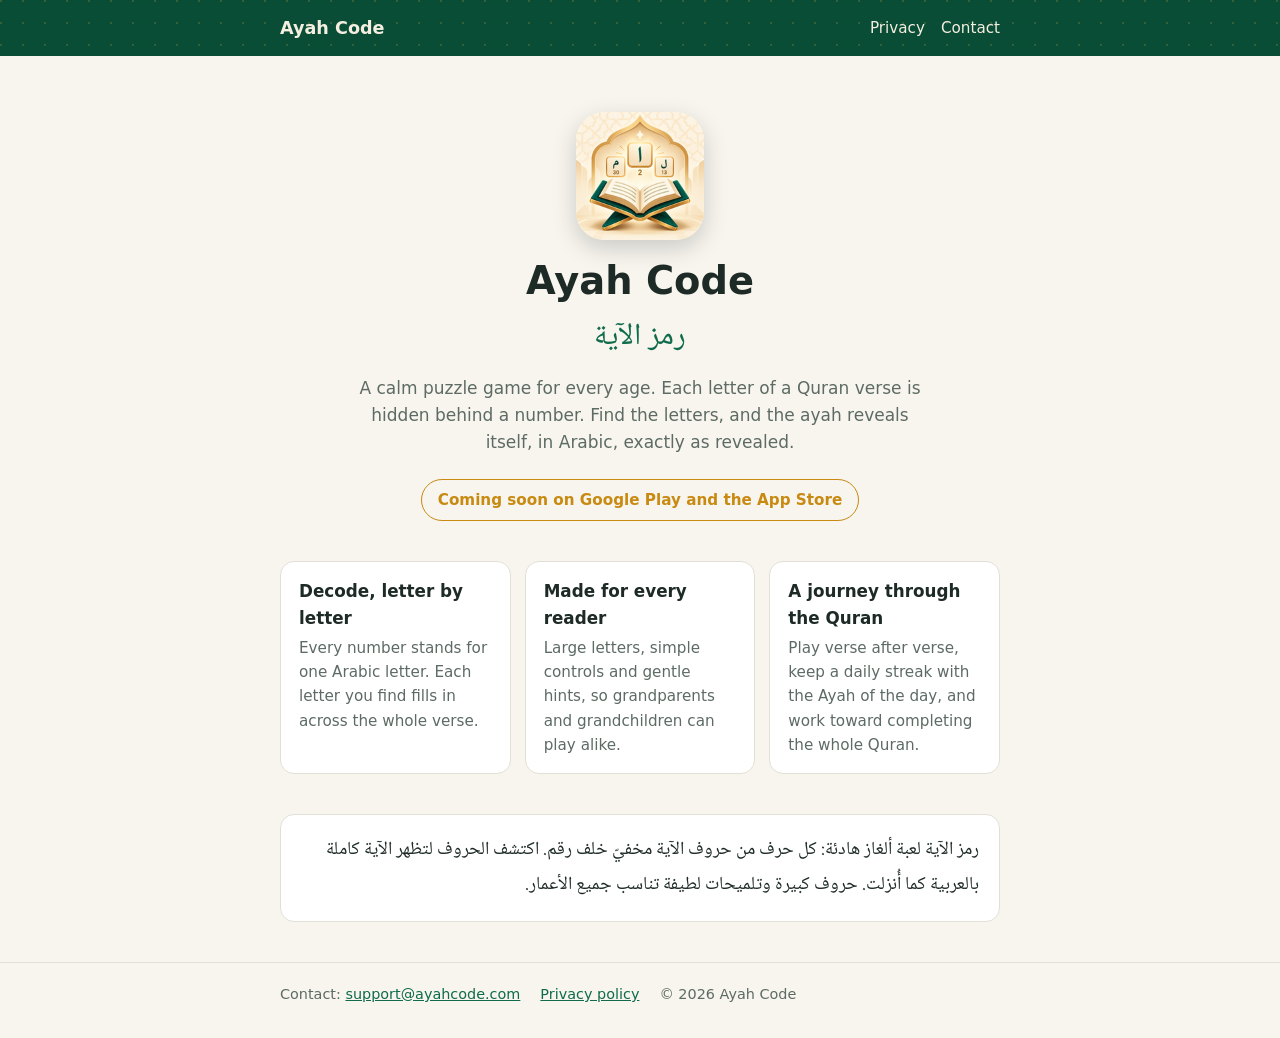
==== index.html @ 849b9eb6 "Add files via upload" ====
<!doctype html>
<html lang="en">
<head>
<meta charset="utf-8">
<meta name="viewport" content="width=device-width, initial-scale=1">
<title>Ayah Code · رمز الآية</title>
<meta name="description" content="Ayah Code is a word puzzle game: decode verses of the Holy Quran letter by letter, in Arabic.">
<link rel="icon" href="favicon.png">
<link rel="stylesheet" href="style.css">
</head>
<body>
<header class="top"><div class="wrap">
  <a href="./" class="brand">Ayah Code</a>
  <nav><a href="privacy.html">Privacy</a><a href="#contact">Contact</a></nav>
</div></header>

<main class="wrap">
  <div class="hero">
    <img src="icon-192.png" alt="Ayah Code app icon">
    <h1>Ayah Code</h1>
    <div class="ar">رمز الآية</div>
    <p>A calm puzzle game for every age. Each letter of a Quran verse is hidden behind a number. Find the letters, and the ayah reveals itself, in Arabic, exactly as revealed.</p>
    <span class="badge">Coming soon on Google Play and the App Store</span>
  </div>

  <div class="cards">
    <div class="card"><h2>Decode, letter by letter</h2><p>Every number stands for one Arabic letter. Each letter you find fills in across the whole verse.</p></div>
    <div class="card"><h2>Made for every reader</h2><p>Large letters, simple controls and gentle hints, so grandparents and grandchildren can play alike.</p></div>
    <div class="card"><h2>A journey through the Quran</h2><p>Play verse after verse, keep a daily streak with the Ayah of the day, and work toward completing the whole Quran.</p></div>
  </div>

  <div class="ar-block ar" lang="ar">
    رمز الآية لعبة ألغاز هادئة: كل حرف من حروف الآية مخفيّ خلف رقم. اكتشف الحروف لتظهر الآية كاملة بالعربية كما أُنزلت. حروف كبيرة وتلميحات لطيفة تناسب جميع الأعمار.
  </div>
</main>

<footer id="contact"><div class="wrap">
  <span>Contact: <a href="mailto:support@ayahcode.com">support@ayahcode.com</a></span>
  <a href="privacy.html">Privacy policy</a>
  <span>© 2026 Ayah Code</span>
</div></footer>
</body>
</html>
---- style.css ----
@font-face{font-family:"Noto Naskh Arabic";src:url("NotoNaskhArabic.ttf") format("truetype");font-display:swap}
:root{
  --bg:#f7f5ee; --surface:#ffffff; --fg:#1d2a25; --muted:#5d6b64; --line:#e2e0d6;
  --emerald:#0f6b4b; --emerald-deep:#0a4d36; --saffron:#c98a12;
  --sans:system-ui,-apple-system,"Segoe UI",Roboto,"Helvetica Neue",Arial,sans-serif;
  --arabic:"Noto Naskh Arabic","Geeza Pro","Arabic Typesetting",serif;
}
@media (prefers-color-scheme:dark){:root{
  --bg:#101714; --surface:#17211d; --fg:#e6ede9; --muted:#9fb1a8; --line:#2a3832;
  --emerald:#4cc497; --emerald-deep:#0c3a2a; --saffron:#f0b44f; color-scheme:dark}}
*{box-sizing:border-box}
html{-webkit-text-size-adjust:100%}
body{margin:0;background:var(--bg);color:var(--fg);font-family:var(--sans);font-size:17px;line-height:1.6}
a{color:var(--emerald)}
.wrap{max-width:760px;margin:0 auto;padding:0 20px}
header.top{background:var(--emerald-deep);color:#f4efe0;
  background-image:radial-gradient(circle at 1px 1px,rgba(240,180,79,.18) 1px,transparent 0);background-size:22px 22px}
header.top .wrap{display:flex;align-items:center;gap:14px;padding-block:14px}
header.top a{color:#f4efe0;text-decoration:none}
header.top img{width:40px;height:40px;border-radius:10px}
header.top .brand{font-weight:700;font-size:1.1rem}
header.top nav{margin-left:auto;display:flex;gap:16px;font-size:.95rem}
.hero{text-align:center;padding-block:56px 32px;display:flex;flex-direction:column;align-items:center;gap:12px}
.hero img{width:128px;height:128px;border-radius:28px;box-shadow:0 8px 24px rgba(0,0,0,.18)}
.hero h1{margin:8px 0 0;font-size:2.4rem;line-height:1.1}
.ar{font-family:var(--arabic);direction:rtl}
.hero .ar{font-size:1.9rem;color:var(--emerald)}
.hero p{max-width:34em;margin:0;color:var(--muted)}
.badge{display:inline-block;margin-top:10px;padding:8px 16px;border-radius:999px;border:1px solid var(--saffron);color:var(--saffron);font-weight:600;font-size:.95rem}
.cards{display:grid;grid-template-columns:repeat(auto-fit,minmax(200px,1fr));gap:14px;padding-block:8px 40px}
.card{background:var(--surface);border:1px solid var(--line);border-radius:14px;padding:16px 18px}
.card h2{font-size:1.05rem;margin:0 0 4px}
.card p{margin:0;color:var(--muted);font-size:.95rem}
.ar-block{background:var(--surface);border:1px solid var(--line);border-radius:14px;padding:18px 20px;margin-bottom:40px;font-size:1.15rem;line-height:1.9}
footer{border-top:1px solid var(--line);padding-block:20px 32px;color:var(--muted);font-size:.9rem}
footer .wrap{display:flex;flex-wrap:wrap;gap:8px 20px}
/* policy */
.policy{padding-block:32px 48px}
.policy h1{font-size:2rem;margin:0 0 4px}
.policy h2{font-size:1.2rem;margin:28px 0 6px}
.policy p,.policy li{max-width:68ch}
.policy ul{padding-inline-start:22px}
.langs{display:flex;gap:10px;flex-wrap:wrap;margin:12px 0 8px}
.langs a{padding:4px 12px;border:1px solid var(--line);border-radius:999px;text-decoration:none;background:var(--surface)}
.updated{color:var(--muted);font-size:.92rem}
section.lang{border-top:2px solid var(--line);margin-top:36px;padding-top:8px}
section.lang.ar{font-size:1.08rem;line-height:1.9}
code{overflow-wrap:anywhere}
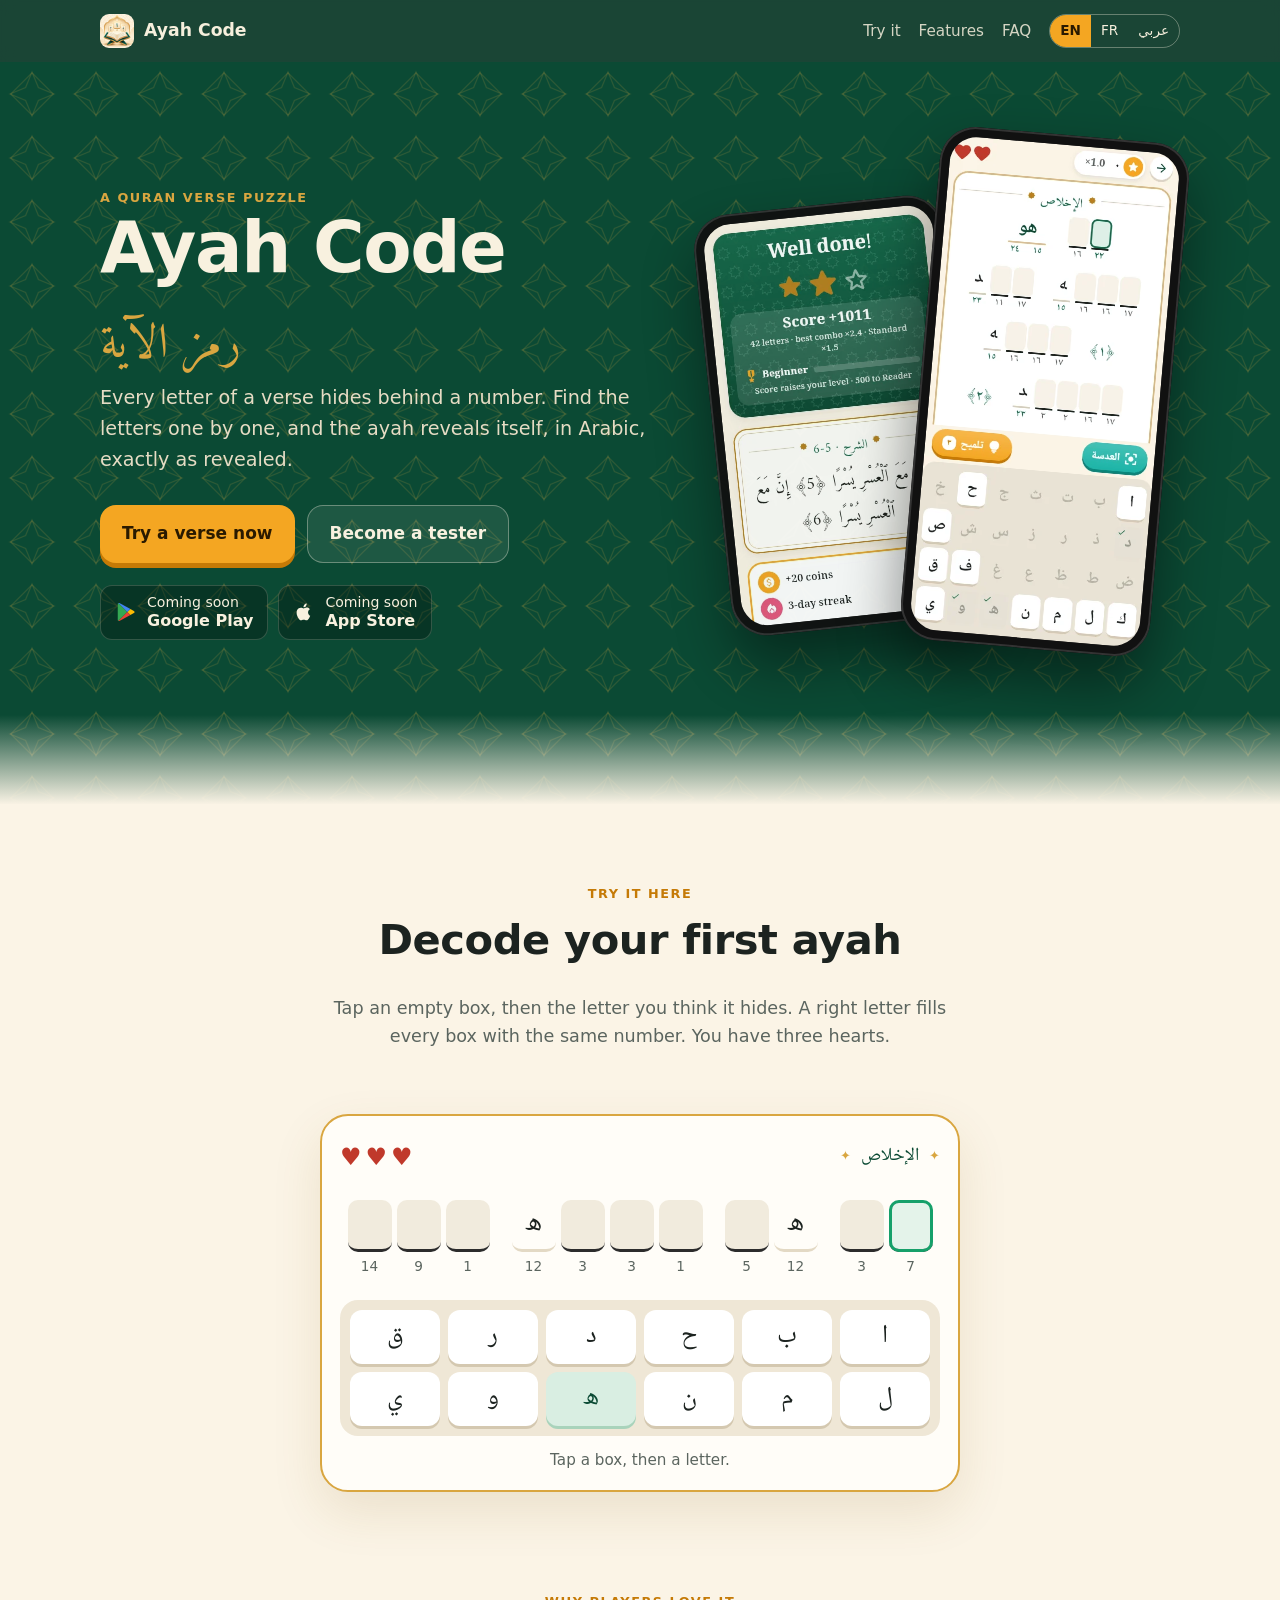
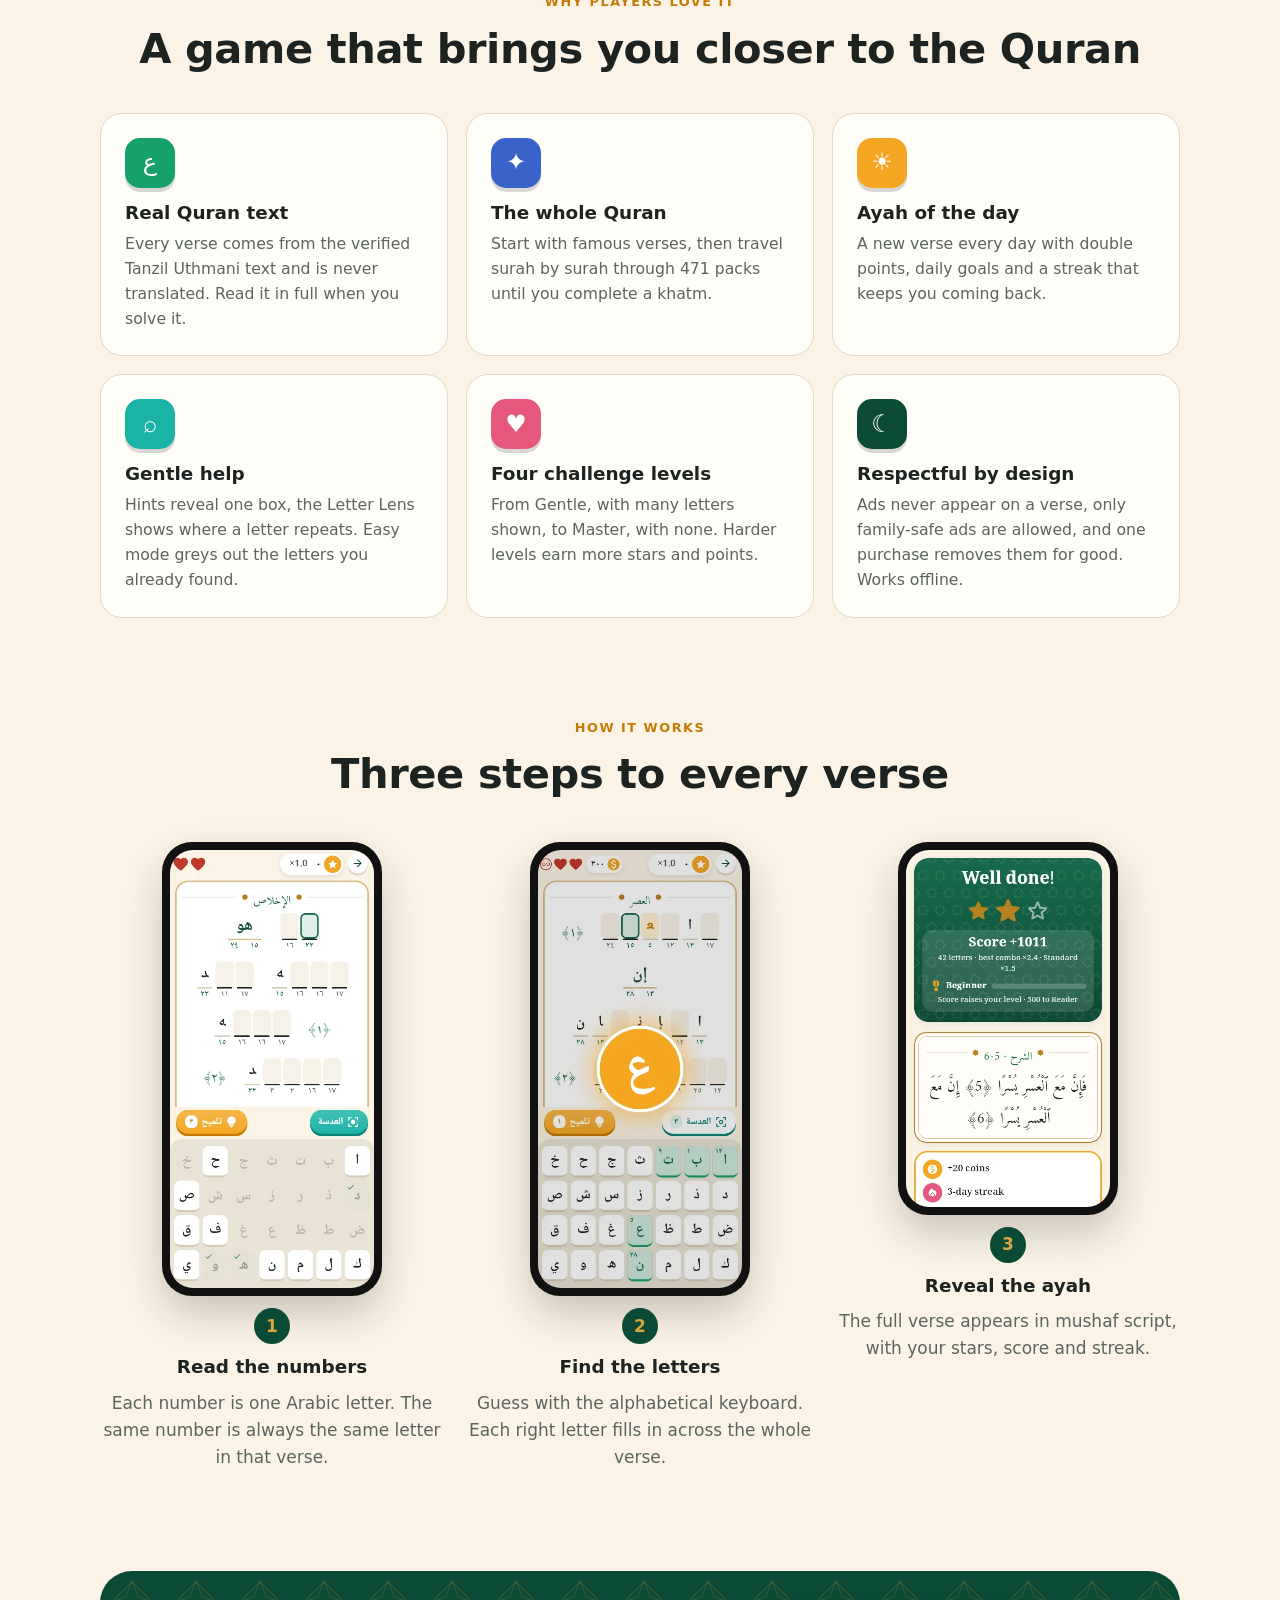
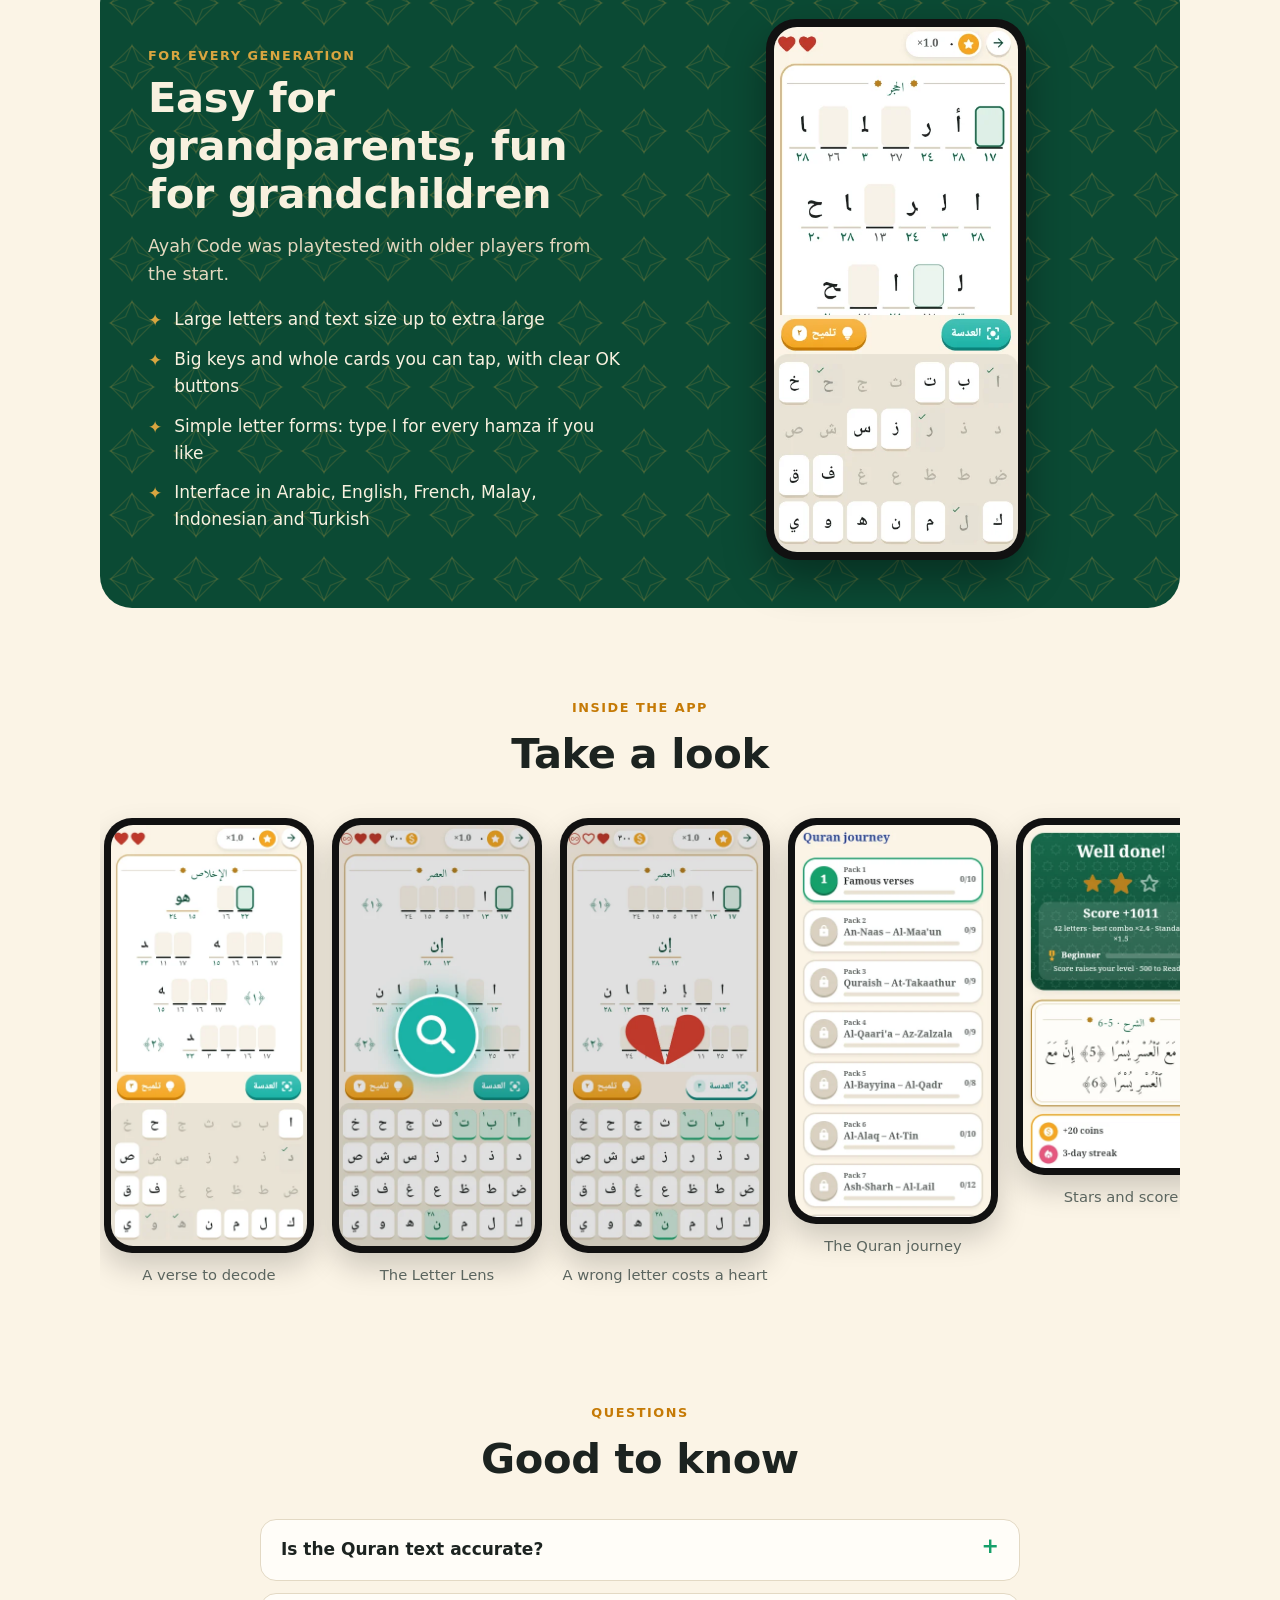
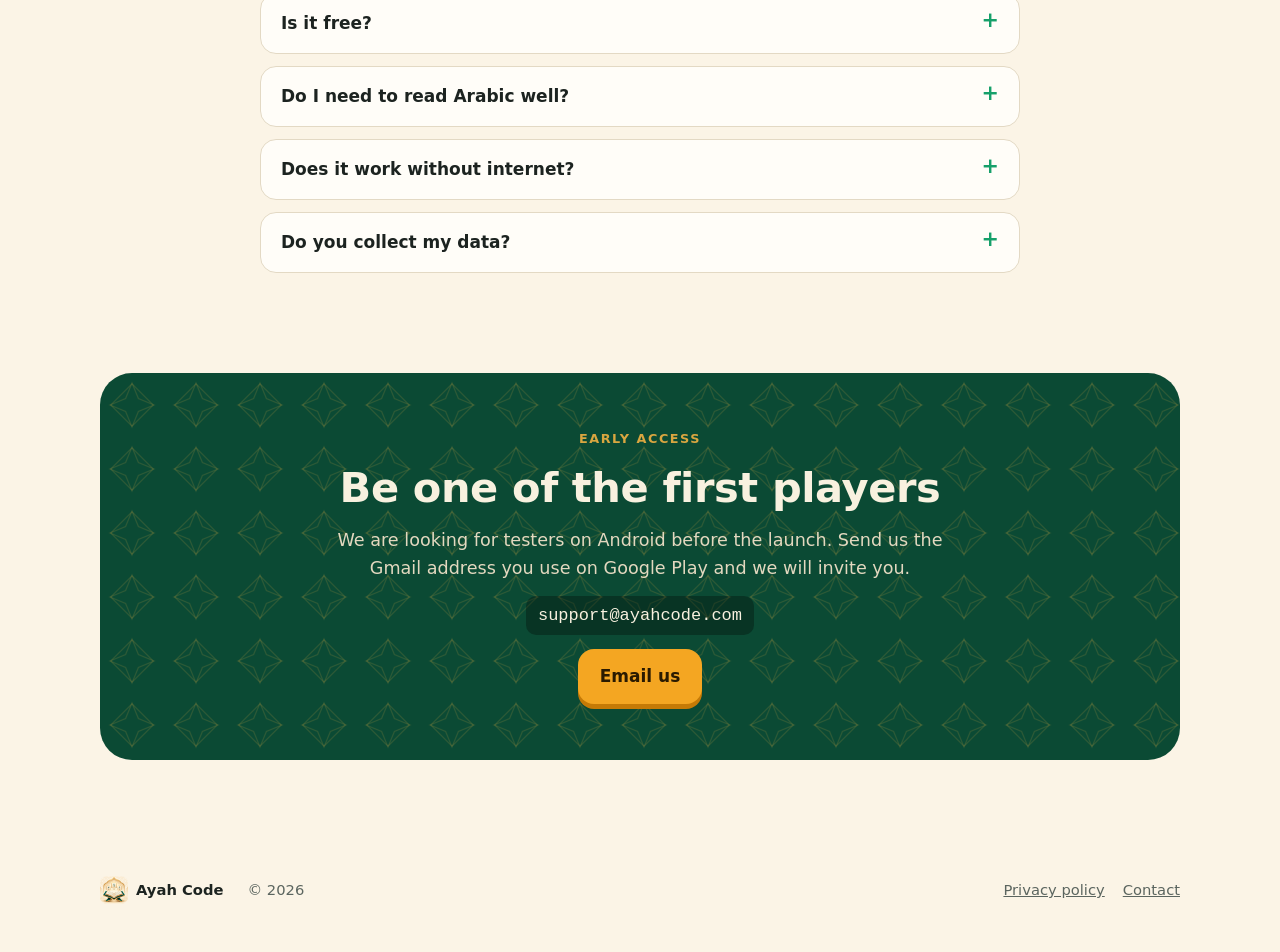
==== commit 11755a3f: "Update landing page" ====
--- a/index.html
+++ b/index.html
@@ -2,42 +2,434 @@
 <html lang="en">
 <head>
 <meta charset="utf-8">
-<meta name="viewport" content="width=device-width, initial-scale=1">
-<title>Ayah Code · رمز الآية</title>
-<meta name="description" content="Ayah Code is a word puzzle game: decode verses of the Holy Quran letter by letter, in Arabic.">
+<meta name="viewport" content="width=device-width, initial-scale=1, viewport-fit=cover">
+<title>Ayah Code · رمز الآية · Quran verse puzzle</title>
+<meta name="description" content="Ayah Code is a calm puzzle game: every letter of a Quran verse hides behind a number. Find the letters and the ayah reveals itself, in Arabic, for every age.">
+<meta property="og:title" content="Ayah Code · رمز الآية">
+<meta property="og:description" content="Decode verses of the Holy Quran, letter by letter.">
+<meta property="og:image" content="https://ayahcode.com/icon-192.png">
+<meta name="theme-color" content="#0b4a34">
 <link rel="icon" href="favicon.png">
-<link rel="stylesheet" href="style.css">
+<style>
+@font-face{font-family:"Noto Naskh Arabic";src:url("NotoNaskhArabic.ttf") format("truetype");font-display:swap}
+@font-face{font-family:"Amiri Quran";src:url("AmiriQuran.ttf") format("truetype");font-display:swap}
+:root{
+  --paper:#fbf4e6; --card:#fffdf8; --ink:#1c2320; --quiet:#5b655f; --line:#e3d9c4;
+  --emerald:#16a06a; --emerald-deep:#0b4a34; --emerald-night:#073626; --mint:#dcefe5;
+  --saffron:#f4a622; --saffron-deep:#c57a06; --gold:#d9a640; --rose:#e5577b; --heart:#c0392b; --lapis:#3a63c9; --turq:#1bb3a6;
+  --sans:system-ui,-apple-system,"Segoe UI",Roboto,"Helvetica Neue",Arial,sans-serif;
+  --arabic:"Noto Naskh Arabic","Geeza Pro","Arabic Typesetting",serif;
+  --quran:"Amiri Quran","Noto Naskh Arabic",serif;
+  --r:22px;
+}
+*{box-sizing:border-box}
+[hidden]{display:none!important}
+html{-webkit-text-size-adjust:100%;scroll-behavior:smooth}
+body{margin:0;background:var(--paper);color:var(--ink);font-family:var(--sans);font-size:17px;line-height:1.6}
+[dir=rtl] body, body[dir=rtl]{font-family:var(--arabic)}
+html[dir=rtl] body{font-family:var(--arabic);font-size:18px}
+img{max-width:100%;display:block}
+a{color:inherit}
+.wrap{max-width:1120px;margin:0 auto;padding-left:max(20px,env(safe-area-inset-left));padding-right:max(20px,env(safe-area-inset-right))}
+h1,h2,h3{line-height:1.15;text-wrap:balance;margin:0}
+h2{font-size:clamp(1.8rem,3.6vw,2.6rem);font-weight:800;letter-spacing:-.01em}
+html[dir=rtl] h2{letter-spacing:0}
+.eyebrow{font-size:.8rem;font-weight:700;letter-spacing:.12em;text-transform:uppercase;color:var(--saffron-deep)}
+html[dir=rtl] .eyebrow{letter-spacing:0;font-size:.95rem}
+.lead{color:var(--quiet);font-size:1.1rem;max-width:36em}
+
+/* star lattice */
+.lattice{background-color:var(--emerald-deep);
+  background-image:url("data:image/svg+xml,%3Csvg xmlns='http://www.w3.org/2000/svg' width='64' height='64' viewBox='0 0 64 64'%3E%3Cg fill='none' stroke='%23d9a640' stroke-opacity='.16' stroke-width='1.2'%3E%3Cpath d='M32 10l6.4 15.6L54 32l-15.6 6.4L32 54l-6.4-15.6L10 32l15.6-6.4z'/%3E%3Crect x='17' y='17' width='30' height='30' transform='rotate(45 32 32)'/%3E%3C/g%3E%3C/svg%3E");}
+
+/* nav */
+.nav{position:sticky;top:0;z-index:20;background:rgba(7,54,38,.92);backdrop-filter:blur(8px);-webkit-backdrop-filter:blur(8px);color:#f6efdc;padding-top:env(safe-area-inset-top)}
+.nav .wrap{display:flex;align-items:center;gap:14px;height:62px}
+.nav .brand{display:flex;align-items:center;gap:10px;text-decoration:none;font-weight:800;font-size:1.08rem}
+.nav .brand img{width:34px;height:34px;border-radius:9px}
+.nav .links{margin-inline-start:auto;display:flex;align-items:center;gap:18px;font-size:.95rem}
+.nav .links a{text-decoration:none;opacity:.85}
+.nav .links a:hover{opacity:1}
+.lang{display:flex;border:1px solid rgba(246,239,220,.35);border-radius:999px;overflow:hidden}
+.lang button{background:none;border:0;color:inherit;font:inherit;font-size:.85rem;padding:5px 10px;cursor:pointer}
+.lang button[aria-pressed=true]{background:var(--saffron);color:#2a1a00;font-weight:700}
+@media (max-width:720px){.nav .links a.hide-sm{display:none}}
+
+/* hero */
+.hero{color:#f8f1df;overflow:hidden;position:relative}
+.hero::after{content:"";position:absolute;inset:auto 0 -1px 0;height:90px;background:linear-gradient(to bottom,transparent,var(--paper))}
+.hero .wrap{display:grid;grid-template-columns:1.1fr .9fr;gap:40px;align-items:center;padding-block:72px 110px;position:relative;z-index:1}
+.hero h1{font-size:clamp(2.6rem,6vw,4.4rem);font-weight:850;letter-spacing:-.02em}
+html[dir=rtl] .hero h1{letter-spacing:0}
+.hero .ar-name{font-family:var(--quran);font-size:clamp(2rem,4.4vw,3rem);color:var(--gold);line-height:1.5;margin-top:4px}
+.hero p.tag{font-size:1.2rem;max-width:30em;margin:18px 0 0;color:#e6dcc4}
+.cta{display:flex;flex-wrap:wrap;gap:12px;margin-top:30px}
+.btn{display:inline-flex;align-items:center;gap:10px;padding:14px 22px;border-radius:16px;font-weight:700;text-decoration:none;border:0;font:inherit;font-weight:700;cursor:pointer;transition:transform .15s}
+.btn:active{transform:translateY(2px)}
+.btn-gold{background:var(--saffron);color:#2a1a00;box-shadow:0 5px 0 var(--saffron-deep)}
+.btn-ghost{background:rgba(255,255,255,.08);color:#f8f1df;border:1px solid rgba(248,241,223,.35)}
+.store-note{display:flex;flex-wrap:wrap;gap:10px;margin-top:22px}
+.store{display:flex;align-items:center;gap:10px;padding:8px 14px;border-radius:12px;background:rgba(0,0,0,.28);border:1px solid rgba(248,241,223,.18);font-size:.88rem;line-height:1.25}
+.store b{display:block;font-size:1rem}
+.store svg{width:22px;height:22px;flex:none}
+.phones{position:relative;height:560px}
+.phone{position:absolute;width:250px;border-radius:36px;padding:10px;background:#111;box-shadow:0 30px 60px rgba(0,0,0,.45),inset 0 0 0 2px #333}
+.phone img{border-radius:27px;width:100%}
+.phone.a{right:10px;top:0;transform:rotate(5deg);z-index:2}
+.phone.b{left:0;top:70px;transform:rotate(-6deg);opacity:.95}
+html[dir=rtl] .phone.a{right:auto;left:10px;transform:rotate(-5deg)}
+html[dir=rtl] .phone.b{left:auto;right:0;transform:rotate(6deg)}
+@media (max-width:880px){
+  .hero .wrap{grid-template-columns:1fr;padding-block:48px 90px}
+  .phones{height:430px;max-width:420px;margin:0 auto;width:100%}
+  .phone{width:200px}
+}
+
+/* sections */
+section{padding-block:80px}
+.center{text-align:center;display:flex;flex-direction:column;align-items:center;gap:12px}
+
+/* demo */
+.demo-card{margin-top:34px;width:100%;max-width:640px;background:var(--card);border:2px solid var(--gold);border-radius:28px;padding:22px 18px 18px;box-shadow:0 20px 50px rgba(120,90,20,.12)}
+.demo-top{display:flex;justify-content:space-between;align-items:center;margin-bottom:6px;direction:ltr}
+.hearts{display:flex;gap:4px}
+.hearts span{font-size:1.5rem;color:var(--heart);transition:transform .3s,opacity .3s}
+.hearts span.lost{opacity:.2;transform:scale(.8)}
+.surah{font-family:var(--arabic);color:var(--emerald-deep);font-size:1.15rem;display:flex;align-items:center;gap:10px}
+.surah::before,.surah::after{content:"✦";color:var(--gold);font-size:.8rem}
+.verse{direction:rtl;display:flex;flex-wrap:wrap;justify-content:center;gap:16px 22px;padding:18px 0 22px}
+.word{display:flex;gap:5px}
+.slot{display:flex;flex-direction:column;align-items:center;gap:4px;cursor:pointer;background:none;border:0;padding:0;font:inherit;color:inherit}
+.slot .box{width:44px;height:52px;border-radius:10px;background:#f1ebdd;border-bottom:3px solid #2c2c2c;display:grid;place-items:center;font-family:var(--arabic);font-size:1.7rem;color:var(--ink);transition:background .2s,transform .2s}
+.slot.given .box{background:transparent;border-bottom-color:var(--line)}
+.slot.found .box{background:transparent;color:var(--emerald-deep);border-bottom-color:var(--emerald);animation:pop .35s}
+.slot.sel .box{outline:3px solid var(--emerald);outline-offset:-3px;background:#e4f3ea}
+.slot.peer .box{background:#eaf4ee}
+.slot .num{font-size:.85rem;color:var(--quiet);font-variant-numeric:tabular-nums;font-family:var(--sans)}
+.slot.found .num{color:var(--emerald)}
+@keyframes pop{0%{transform:scale(.7)}60%{transform:scale(1.12)}100%{transform:scale(1)}}
+.keys{direction:rtl;display:grid;grid-template-columns:repeat(6,1fr);gap:8px;background:#efe7d6;border-radius:18px;padding:10px}
+.key{height:54px;border-radius:12px;border:0;background:#fff;box-shadow:0 3px 0 #d4c8b0;font-family:var(--arabic);font-size:1.6rem;cursor:pointer;color:var(--ink);transition:transform .1s}
+.key:active{transform:translateY(2px);box-shadow:0 1px 0 #d4c8b0}
+.key.used{background:#d9eee2;color:var(--emerald-deep);box-shadow:0 3px 0 #a9d3bb}
+.key.miss{animation:shake .4s;background:#fde3e3}
+@keyframes shake{20%,60%{transform:translateX(-5px)}40%,80%{transform:translateX(5px)}}
+.demo-msg{min-height:1.6em;margin-top:12px;color:var(--quiet);font-size:.95rem}
+.reveal{display:none;flex-direction:column;align-items:center;gap:8px;padding:10px 0 4px}
+.reveal.show{display:flex;animation:fade .6s}
+.reveal .q{font-family:var(--quran);font-size:clamp(2rem,6vw,2.8rem);color:var(--emerald-deep);direction:rtl;line-height:1.9}
+.reveal .ref{color:var(--quiet)}
+.reveal .stars{color:var(--gold);font-size:1.8rem;letter-spacing:6px}
+@keyframes fade{from{opacity:0;transform:translateY(8px)}to{opacity:1;transform:none}}
+.btn-green{background:var(--emerald);color:#fff;box-shadow:0 5px 0 #0c7049}
+
+/* features */
+.features{display:grid;grid-template-columns:repeat(3,1fr);gap:18px;margin-top:40px}
+.feat{background:var(--card);border:1px solid var(--line);border-radius:var(--r);padding:24px;display:flex;flex-direction:column;gap:8px}
+.feat .ic{width:50px;height:50px;border-radius:15px;display:grid;place-items:center;color:#fff;font-size:1.5rem;box-shadow:0 4px 0 rgba(0,0,0,.15)}
+.feat h3{font-size:1.15rem;margin-top:6px}
+.feat p{margin:0;color:var(--quiet);font-size:.98rem}
+@media (max-width:880px){.features{grid-template-columns:1fr 1fr}}
+@media (max-width:560px){.features{grid-template-columns:1fr}}
+
+/* steps */
+.steps{display:grid;grid-template-columns:repeat(3,1fr);gap:24px;margin-top:44px;counter-reset:s}
+.step{display:flex;flex-direction:column;gap:12px;align-items:center;text-align:center}
+.step .shot{width:220px;border-radius:30px;padding:8px;background:#111;box-shadow:0 18px 40px rgba(0,0,0,.2)}
+.step .shot img{border-radius:23px}
+.step .n{counter-increment:s;width:36px;height:36px;border-radius:50%;background:var(--emerald-deep);color:var(--gold);display:grid;place-items:center;font-weight:800}
+.step .n::before{content:counter(s)}
+.step h3{font-size:1.15rem}
+.step p{margin:0;color:var(--quiet);max-width:22em}
+@media (max-width:820px){.steps{grid-template-columns:1fr;gap:48px}}
+
+/* everyone band */
+.band{color:#f8f1df;border-radius:32px;padding:48px;display:grid;grid-template-columns:1fr 1fr;gap:40px;align-items:center}
+.band .lead{color:#e3d8bf}
+.band ul{list-style:none;margin:18px 0 0;padding:0;display:flex;flex-direction:column;gap:12px}
+.band li{display:flex;gap:12px;align-items:flex-start}
+.band li::before{content:"✦";color:var(--gold);flex:none;margin-top:1px}
+.band .shot{max-width:260px;margin:0 auto;border-radius:30px;padding:8px;background:#111;box-shadow:0 18px 40px rgba(0,0,0,.35)}
+.band .shot img{border-radius:23px}
+@media (max-width:820px){.band{grid-template-columns:1fr;padding:32px 22px}}
+
+/* gallery */
+.gallery{display:flex;gap:18px;overflow-x:auto;padding:30px 4px 16px;scroll-snap-type:x mandatory;margin-top:10px}
+.gallery figure{margin:0;flex:none;width:210px;scroll-snap-align:center;display:flex;flex-direction:column;gap:10px;align-items:center}
+.gallery .shot{border-radius:28px;padding:7px;background:#111;box-shadow:0 14px 30px rgba(0,0,0,.18)}
+.gallery .shot img{border-radius:22px}
+.gallery figcaption{font-size:.92rem;color:var(--quiet);text-align:center}
+
+/* faq */
+.faq{max-width:760px;margin:36px auto 0;display:flex;flex-direction:column;gap:12px}
+details{background:var(--card);border:1px solid var(--line);border-radius:16px;padding:16px 20px}
+summary{cursor:pointer;font-weight:700;list-style:none;display:flex;justify-content:space-between;gap:12px}
+summary::-webkit-details-marker{display:none}
+summary::after{content:"+";color:var(--emerald);font-size:1.3rem;line-height:1}
+details[open] summary::after{content:"–"}
+details p{margin:10px 0 0;color:var(--quiet)}
+
+/* beta */
+.beta{text-align:center;color:#f8f1df;border-radius:32px;padding:56px 24px;display:flex;flex-direction:column;align-items:center;gap:14px}
+.beta .lead{color:#e3d8bf;margin:0 auto}
+.mail{font-family:ui-monospace,Menlo,Consolas,monospace;background:rgba(0,0,0,.3);padding:6px 12px;border-radius:10px;user-select:all;direction:ltr}
+
+footer{padding-block:36px 48px;color:var(--quiet);font-size:.92rem}
+footer .wrap{display:flex;flex-wrap:wrap;gap:10px 24px;align-items:center}
+footer .brand{display:flex;align-items:center;gap:8px;font-weight:700;color:var(--ink)}
+footer img{width:28px;height:28px;border-radius:7px}
+footer nav{display:flex;gap:18px;margin-inline-start:auto}
+
+:focus-visible{outline:3px solid var(--saffron);outline-offset:2px}
+@media (prefers-reduced-motion:reduce){*{animation:none!important;transition:none!important;scroll-behavior:auto!important}}
+</style>
 </head>
 <body>
-<header class="top"><div class="wrap">
-  <a href="./" class="brand">Ayah Code</a>
-  <nav><a href="privacy.html">Privacy</a><a href="#contact">Contact</a></nav>
-</div></header>
-
-<main class="wrap">
-  <div class="hero">
-    <img src="icon-192.png" alt="Ayah Code app icon">
-    <h1>Ayah Code</h1>
-    <div class="ar">رمز الآية</div>
-    <p>A calm puzzle game for every age. Each letter of a Quran verse is hidden behind a number. Find the letters, and the ayah reveals itself, in Arabic, exactly as revealed.</p>
-    <span class="badge">Coming soon on Google Play and the App Store</span>
+
+<header class="nav">
+  <div class="wrap">
+    <a class="brand" href="#top"><img src="icon-192.png" alt=""><span>Ayah Code</span></a>
+    <div class="links">
+      <a href="#play" class="hide-sm" data-t="navTry">Try it</a>
+      <a href="#features" class="hide-sm" data-t="navFeatures">Features</a>
+      <a href="#faq" class="hide-sm" data-t="navFaq">FAQ</a>
+      <div class="lang" role="group" aria-label="Language">
+        <button type="button" data-lang="en">EN</button>
+        <button type="button" data-lang="fr">FR</button>
+        <button type="button" data-lang="ar">عربي</button>
+      </div>
+    </div>
   </div>
-
-  <div class="cards">
-    <div class="card"><h2>Decode, letter by letter</h2><p>Every number stands for one Arabic letter. Each letter you find fills in across the whole verse.</p></div>
-    <div class="card"><h2>Made for every reader</h2><p>Large letters, simple controls and gentle hints, so grandparents and grandchildren can play alike.</p></div>
-    <div class="card"><h2>A journey through the Quran</h2><p>Play verse after verse, keep a daily streak with the Ayah of the day, and work toward completing the whole Quran.</p></div>
+</header>
+
+<div class="hero lattice" id="top">
+  <div class="wrap">
+    <div>
+      <div class="eyebrow" style="color:var(--gold)" data-t="heroEyebrow">A Quran verse puzzle</div>
+      <h1>Ayah Code</h1>
+      <div class="ar-name" lang="ar">رمز الآية</div>
+      <p class="tag" data-t="heroTag">Every letter of a verse hides behind a number. Find the letters one by one, and the ayah reveals itself, in Arabic, exactly as revealed.</p>
+      <div class="cta">
+        <a class="btn btn-gold" href="#play" data-t="heroCta">Try a verse now</a>
+        <a class="btn btn-ghost" href="#beta" data-t="heroBeta">Become a tester</a>
+      </div>
+      <div class="store-note">
+        <div class="store"><svg viewBox="0 0 24 24" aria-hidden="true"><path fill="#34a853" d="M3.6 2.3 13.4 12l-9.8 9.7c-.4-.2-.6-.6-.6-1.1V3.4c0-.5.2-.9.6-1.1z"/><path fill="#fbbc04" d="m16.8 15.4-3.4-3.4 3.4-3.4 3.8 2.2c1 .6 1 1.8 0 2.4z"/><path fill="#4285f4" d="M13.4 12 3.6 2.3c.3-.2.8-.2 1.2 0l12 6.3z"/><path fill="#ea4335" d="m13.4 12 3.4 3.4-12 6.3c-.4.2-.9.2-1.2 0z"/></svg><span><span data-t="soonPlay">Coming soon</span><b>Google Play</b></span></div>
+        <div class="store"><svg viewBox="0 0 24 24" aria-hidden="true"><path fill="#f8f1df" d="M16.4 12.6c0-2.4 2-3.5 2-3.6-1.1-1.6-2.8-1.8-3.4-1.8-1.4-.1-2.8.9-3.5.9-.7 0-1.8-.9-3-.8-1.6 0-3 .9-3.8 2.3-1.6 2.8-.4 6.9 1.2 9.2.8 1.1 1.7 2.3 2.8 2.3 1.1 0 1.6-.7 3-.7s1.8.7 3 .7c1.2 0 2-1.1 2.8-2.3.9-1.3 1.2-2.5 1.3-2.6-.1 0-2.4-.9-2.4-3.6zM14.1 5.6c.6-.8 1-1.8.9-2.8-.9 0-2 .6-2.6 1.3-.6.7-1.1 1.7-.9 2.7 1 .1 2-.5 2.6-1.2z"/></svg><span><span data-t="soonApple">Coming soon</span><b>App Store</b></span></div>
+      </div>
+    </div>
+    <div class="phones" aria-hidden="true">
+      <div class="phone b"><img src="img/shot-score.webp" alt=""></div>
+      <div class="phone a"><img src="img/shot-puzzle.webp" alt=""></div>
+    </div>
   </div>
-
-  <div class="ar-block ar" lang="ar">
-    رمز الآية لعبة ألغاز هادئة: كل حرف من حروف الآية مخفيّ خلف رقم. اكتشف الحروف لتظهر الآية كاملة بالعربية كما أُنزلت. حروف كبيرة وتلميحات لطيفة تناسب جميع الأعمار.
+</div>
+
+<main>
+  <section id="play">
+    <div class="wrap center">
+      <div class="eyebrow" data-t="demoEyebrow">Try it here</div>
+      <h2 data-t="demoTitle">Decode your first ayah</h2>
+      <p class="lead" data-t="demoLead">Tap an empty box, then the letter you think it hides. A right letter fills every box with the same number. You have three hearts.</p>
+
+      <div class="demo-card">
+        <div class="demo-top">
+          <div class="hearts" id="hearts"><span>♥</span><span>♥</span><span>♥</span></div>
+          <div class="surah" lang="ar">الإخلاص</div>
+        </div>
+        <div class="verse" id="verse"></div>
+        <div class="keys" id="keys"></div>
+        <div class="demo-msg" id="msg" aria-live="polite"></div>
+        <div class="reveal" id="reveal">
+          <div class="stars">★★★</div>
+          <div class="q" lang="ar">قُلْ هُوَ ٱللَّهُ أَحَدٌ</div>
+          <div class="ref" data-t="demoRef">Surah Al-Ikhlas, verse 1</div>
+          <button class="btn btn-green" id="again" type="button" data-t="demoAgain">Play again</button>
+        </div>
+      </div>
+    </div>
+  </section>
+
+  <section id="features" style="padding-top:20px">
+    <div class="wrap">
+      <div class="center">
+        <div class="eyebrow" data-t="featEyebrow">Why players love it</div>
+        <h2 data-t="featTitle">A game that brings you closer to the Quran</h2>
+      </div>
+      <div class="features">
+        <div class="feat"><div class="ic" style="background:var(--emerald)">ع</div><h3 data-t="f1t">Real Quran text</h3><p data-t="f1p">Every verse comes from the verified Tanzil Uthmani text and is never translated. Read it in full when you solve it.</p></div>
+        <div class="feat"><div class="ic" style="background:var(--lapis)">✦</div><h3 data-t="f2t">The whole Quran</h3><p data-t="f2p">Start with famous verses, then travel surah by surah through 471 packs until you complete a khatm.</p></div>
+        <div class="feat"><div class="ic" style="background:var(--saffron)">☀</div><h3 data-t="f3t">Ayah of the day</h3><p data-t="f3p">A new verse every day with double points, daily goals and a streak that keeps you coming back.</p></div>
+        <div class="feat"><div class="ic" style="background:var(--turq)">⌕</div><h3 data-t="f4t">Gentle help</h3><p data-t="f4p">Hints reveal one box, the Letter Lens shows where a letter repeats. Easy mode greys out the letters you already found.</p></div>
+        <div class="feat"><div class="ic" style="background:var(--rose)">♥</div><h3 data-t="f5t">Four challenge levels</h3><p data-t="f5p">From Gentle, with many letters shown, to Master, with none. Harder levels earn more stars and points.</p></div>
+        <div class="feat"><div class="ic" style="background:var(--emerald-deep)">☾</div><h3 data-t="f6t">Respectful by design</h3><p data-t="f6p">Ads never appear on a verse, only family-safe ads are allowed, and one purchase removes them for good. Works offline.</p></div>
+      </div>
+    </div>
+  </section>
+
+  <section style="padding-top:20px">
+    <div class="wrap">
+      <div class="center">
+        <div class="eyebrow" data-t="howEyebrow">How it works</div>
+        <h2 data-t="howTitle">Three steps to every verse</h2>
+      </div>
+      <div class="steps">
+        <div class="step"><div class="shot"><img src="img/shot-puzzle.webp" alt="" loading="lazy"></div><div class="n"></div><h3 data-t="s1t">Read the numbers</h3><p data-t="s1p">Each number is one Arabic letter. The same number is always the same letter in that verse.</p></div>
+        <div class="step"><div class="shot"><img src="img/shot-hint.webp" alt="" loading="lazy"></div><div class="n"></div><h3 data-t="s2t">Find the letters</h3><p data-t="s2p">Guess with the alphabetical keyboard. Each right letter fills in across the whole verse.</p></div>
+        <div class="step"><div class="shot"><img src="img/shot-score.webp" alt="" loading="lazy"></div><div class="n"></div><h3 data-t="s3t">Reveal the ayah</h3><p data-t="s3p">The full verse appears in mushaf script, with your stars, score and streak.</p></div>
+      </div>
+    </div>
+  </section>
+
+  <section style="padding-top:20px">
+    <div class="wrap">
+      <div class="band lattice">
+        <div>
+          <div class="eyebrow" style="color:var(--gold)" data-t="allEyebrow">For every generation</div>
+          <h2 style="margin-top:8px" data-t="allTitle">Easy for grandparents, fun for grandchildren</h2>
+          <p class="lead" style="margin-top:14px" data-t="allLead">Ayah Code was playtested with older players from the start.</p>
+          <ul>
+            <li data-t="all1">Large letters and text size up to extra large</li>
+            <li data-t="all2">Big keys and whole cards you can tap, with clear OK buttons</li>
+            <li data-t="all3">Simple letter forms: type ا for every hamza if you like</li>
+            <li data-t="all4">Interface in Arabic, English, French, Malay, Indonesian and Turkish</li>
+          </ul>
+        </div>
+        <div class="shot"><img src="img/shot-large.webp" alt="" loading="lazy"></div>
+      </div>
+    </div>
+  </section>
+
+  <section style="padding-top:10px">
+    <div class="wrap">
+      <div class="center">
+        <div class="eyebrow" data-t="galEyebrow">Inside the app</div>
+        <h2 data-t="galTitle">Take a look</h2>
+      </div>
+      <div class="gallery">
+        <figure><div class="shot"><img src="img/shot-puzzle.webp" alt="" loading="lazy"></div><figcaption data-t="g1">A verse to decode</figcaption></figure>
+        <figure><div class="shot"><img src="img/shot-lens.webp" alt="" loading="lazy"></div><figcaption data-t="g2">The Letter Lens</figcaption></figure>
+        <figure><div class="shot"><img src="img/shot-heart.webp" alt="" loading="lazy"></div><figcaption data-t="g3">A wrong letter costs a heart</figcaption></figure>
+        <figure><div class="shot"><img src="img/shot-journey.webp" alt="" loading="lazy"></div><figcaption data-t="g4">The Quran journey</figcaption></figure>
+        <figure><div class="shot"><img src="img/shot-score.webp" alt="" loading="lazy"></div><figcaption data-t="g5">Stars and score</figcaption></figure>
+      </div>
+    </div>
+  </section>
+
+  <section id="faq" style="padding-top:20px">
+    <div class="wrap">
+      <div class="center">
+        <div class="eyebrow" data-t="faqEyebrow">Questions</div>
+        <h2 data-t="faqTitle">Good to know</h2>
+      </div>
+      <div class="faq">
+        <details><summary data-t="q1">Is the Quran text accurate?</summary><p data-t="a1">Yes. The verses come from Tanzil, a widely used verified source, and reviewed by people who know the Quran well. The text is always Arabic and never altered; only the letters are hidden for the game.</p></details>
+        <details><summary data-t="q2">Is it free?</summary><p data-t="a2">Yes. The game is free with ads between puzzles. Ads are never shown on a verse. A single "Remove ads" purchase turns them off forever.</p></details>
+        <details><summary data-t="q3">Do I need to read Arabic well?</summary><p data-t="a3">Knowing the Arabic letters is enough. Start on Gentle, where many letters are already shown, and use hints when you are stuck.</p></details>
+        <details><summary data-t="q4">Does it work without internet?</summary><p data-t="a4">Yes. All verses are inside the app. Only ads need a connection.</p></details>
+        <details><summary data-t="q5">Do you collect my data?</summary><p data-t="a5">There is no account. Your progress stays on your phone. Ads are served by Google AdMob, as explained in our privacy policy.</p></details>
+      </div>
+    </div>
+  </section>
+
+  <section id="beta" style="padding-top:20px">
+    <div class="wrap">
+      <div class="beta lattice">
+        <div class="eyebrow" style="color:var(--gold)" data-t="betaEyebrow">Early access</div>
+        <h2 data-t="betaTitle">Be one of the first players</h2>
+        <p class="lead" data-t="betaLead">We are looking for testers on Android before the launch. Send us the Gmail address you use on Google Play and we will invite you.</p>
+        <span class="mail">support@ayahcode.com</span>
+        <a class="btn btn-gold" href="mailto:support@ayahcode.com?subject=Ayah%20Code%20tester" data-t="betaBtn">Email us</a>
+      </div>
+    </div>
+  </section>
+</main>
+
+<footer>
+  <div class="wrap">
+    <span class="brand"><img src="icon-192.png" alt="">Ayah Code</span>
+    <span>© 2026</span>
+    <nav><a href="privacy.html" data-t="privacy">Privacy policy</a><a href="mailto:support@ayahcode.com" data-t="contact">Contact</a></nav>
   </div>
-</main>
-
-<footer id="contact"><div class="wrap">
-  <span>Contact: <a href="mailto:support@ayahcode.com">support@ayahcode.com</a></span>
-  <a href="privacy.html">Privacy policy</a>
-  <span>© 2026 Ayah Code</span>
-</div></footer>
+</footer>
+
+<script>
+(function(){
+var T={
+en:{},
+fr:{navTry:"Essayer",navFeatures:"Fonctionnalités",navFaq:"FAQ",heroEyebrow:"Un jeu d'énigmes sur les versets du Coran",heroTag:"Chaque lettre d'un verset se cache derrière un chiffre. Trouvez les lettres une à une et l'ayah se révèle, en arabe, telle qu'elle a été révélée.",heroCta:"Essayer un verset",heroBeta:"Devenir testeur",soonPlay:"Bientôt sur",soonApple:"Bientôt sur",
+demoEyebrow:"Essayez ici",demoTitle:"Déchiffrez votre première ayah",demoLead:"Touchez une case vide, puis la lettre qu'elle cache selon vous. Une bonne lettre remplit toutes les cases du même chiffre. Vous avez trois cœurs.",demoRef:"Sourate Al-Ikhlas, verset 1",demoAgain:"Rejouer",
+featEyebrow:"Pourquoi on l'aime",featTitle:"Un jeu qui rapproche du Coran",f1t:"Le vrai texte du Coran",f1p:"Chaque verset provient du texte uthmani vérifié de Tanzil et n'est jamais traduit. Lisez-le en entier une fois résolu.",f2t:"Tout le Coran",f2p:"Commencez par des versets célèbres, puis parcourez les sourates à travers 471 étapes jusqu'à la khatm.",f3t:"L'ayah du jour",f3p:"Un nouveau verset chaque jour avec points doublés, objectifs quotidiens et une série qui donne envie de revenir.",f4t:"Une aide douce",f4p:"Les indices révèlent une case, la Loupe montre où une lettre se répète. Le mode Facile grise les lettres déjà trouvées.",f5t:"Quatre niveaux de défi",f5p:"Du niveau Doux, avec beaucoup de lettres affichées, au niveau Maître, sans aucune. Plus c'est difficile, plus on gagne.",f6t:"Respectueux par nature",f6p:"Jamais de publicité sur un verset, uniquement des publicités tout public, et un seul achat les supprime pour toujours. Fonctionne hors ligne.",
+howEyebrow:"Comment ça marche",howTitle:"Trois étapes pour chaque verset",s1t:"Lisez les chiffres",s1p:"Chaque chiffre est une lettre arabe. Dans un même verset, un chiffre correspond toujours à la même lettre.",s2t:"Trouvez les lettres",s2p:"Devinez avec le clavier alphabétique. Chaque bonne lettre se place dans tout le verset.",s3t:"Révélez l'ayah",s3p:"Le verset complet apparaît en écriture du mushaf, avec vos étoiles, votre score et votre série.",
+allEyebrow:"Pour toutes les générations",allTitle:"Facile pour les grands-parents, amusant pour les petits-enfants",allLead:"Ayah Code a été testé avec des joueurs âgés dès le début.",all1:"Grandes lettres et taille de texte jusqu'à très grand",all2:"Grandes touches, cartes entièrement cliquables et boutons OK clairs",all3:"Formes simples : tapez ا pour toutes les hamzas si vous voulez",all4:"Interface en arabe, anglais, français, malais, indonésien et turc",
+galEyebrow:"Dans l'application",galTitle:"Aperçu",g1:"Un verset à déchiffrer",g2:"La Loupe",g3:"Une mauvaise lettre coûte un cœur",g4:"Le voyage dans le Coran",g5:"Étoiles et score",
+faqEyebrow:"Questions",faqTitle:"Bon à savoir",q1:"Le texte du Coran est-il exact ?",a1:"Oui. Les versets proviennent de Tanzil, une source vérifiée et largement utilisée, et sont relus par des personnes qui connaissent bien le Coran. Le texte est toujours en arabe et jamais modifié ; seules les lettres sont cachées pour le jeu.",q2:"Est-ce gratuit ?",a2:"Oui. Le jeu est gratuit avec des publicités entre les énigmes, jamais sur un verset. Un achat unique « Supprimer les publicités » les retire pour toujours.",q3:"Faut-il bien lire l'arabe ?",a3:"Connaître les lettres arabes suffit. Commencez au niveau Doux, où beaucoup de lettres sont affichées, et utilisez les indices.",q4:"Fonctionne-t-il sans internet ?",a4:"Oui. Tous les versets sont dans l'application. Seules les publicités ont besoin d'une connexion.",q5:"Collectez-vous mes données ?",a5:"Il n'y a pas de compte. Votre progression reste sur votre téléphone. Les publicités sont fournies par Google AdMob, comme expliqué dans notre politique de confidentialité.",
+betaEyebrow:"Accès anticipé",betaTitle:"Soyez parmi les premiers joueurs",betaLead:"Nous cherchons des testeurs Android avant le lancement. Envoyez-nous l'adresse Gmail que vous utilisez sur Google Play et nous vous inviterons.",betaBtn:"Nous écrire",privacy:"Politique de confidentialité",contact:"Contact"},
+ar:{navTry:"جرّبها",navFeatures:"المزايا",navFaq:"أسئلة",heroEyebrow:"لعبة ألغاز من آيات القرآن",heroTag:"كل حرف من حروف الآية مخفيّ خلف رقم. اكتشف الحروف واحدًا تلو الآخر لتظهر الآية كاملة بالعربية كما أُنزلت.",heroCta:"جرّب آية الآن",heroBeta:"كن من المختبرين",soonPlay:"قريبًا على",soonApple:"قريبًا على",
+demoEyebrow:"جرّبها هنا",demoTitle:"فكّ رمز آيتك الأولى",demoLead:"اضغط على مربّع فارغ، ثم على الحرف الذي تظنّه. الحرف الصحيح يملأ كل المربّعات التي تحمل الرقم نفسه. لديك ثلاثة قلوب.",demoRef:"سورة الإخلاص، الآية ١",demoAgain:"العب مجددًا",
+featEyebrow:"لماذا يحبّها اللاعبون",featTitle:"لعبة تقرّبك من القرآن",f1t:"نصّ القرآن الصحيح",f1p:"كل آية مأخوذة من النص العثماني الموثّق من موقع تنزيل، ولا تُترجم أبدًا. اقرأها كاملة عند حلّها.",f2t:"القرآن كاملًا",f2p:"ابدأ بآيات مشهورة، ثم تنقّل سورة بعد سورة عبر ٤٧١ مجموعة حتى تختم القرآن.",f3t:"آية اليوم",f3p:"آية جديدة كل يوم بنقاط مضاعفة، ومهام يومية، وسلسلة أيام تشجّعك على العودة.",f4t:"مساعدة لطيفة",f4p:"التلميح يكشف مربّعًا، والعدسة تُظهر أين يتكرّر الحرف. والوضع السهل يُعتّم الحروف التي وجدتها.",f5t:"أربعة مستويات تحدٍّ",f5p:"من «ميسّر» حيث تظهر حروف كثيرة، إلى «متقن» بلا أي حرف. المستوى الأصعب يمنح نجومًا ونقاطًا أكثر.",f6t:"احترام في كل تفصيل",f6p:"لا إعلان فوق أي آية، والإعلانات مناسبة للعائلة فقط، وشراء واحد يزيلها نهائيًا. تعمل دون إنترنت.",
+howEyebrow:"كيف تلعب",howTitle:"ثلاث خطوات لكل آية",s1t:"اقرأ الأرقام",s1p:"كل رقم يرمز إلى حرف عربي، والرقم نفسه هو دائمًا الحرف نفسه في الآية.",s2t:"اكتشف الحروف",s2p:"خمّن بلوحة المفاتيح الأبجدية، وكل حرف صحيح يظهر في الآية كلها.",s3t:"تظهر الآية",s3p:"تظهر الآية كاملة بخط المصحف مع نجومك ونقاطك وسلسلة أيامك.",
+allEyebrow:"لكل الأجيال",allTitle:"سهلة للأجداد، ممتعة للأحفاد",allLead:"جُرّبت رمز الآية مع لاعبين كبار في السن منذ البداية.",all1:"حروف كبيرة وحجم خط يصل إلى كبير جدًا",all2:"مفاتيح كبيرة وبطاقات يمكن الضغط عليها كاملة وأزرار «موافق» واضحة",all3:"أشكال حروف مبسّطة: اكتب ا لكل همزة إن شئت",all4:"الواجهة بالعربية والإنجليزية والفرنسية والملايوية والإندونيسية والتركية",
+galEyebrow:"داخل التطبيق",galTitle:"ألقِ نظرة",g1:"آية لفكّ رمزها",g2:"العدسة",g3:"الحرف الخاطئ يكلّفك قلبًا",g4:"رحلة القرآن",g5:"النجوم والنقاط",
+faqEyebrow:"أسئلة",faqTitle:"معلومات مفيدة",q1:"هل نص القرآن صحيح؟",a1:"نعم. الآيات مأخوذة من «تنزيل»، وهو مصدر موثّق واسع الاستخدام، ويراجعها أشخاص يعرفون القرآن جيدًا. النص عربي دائمًا ولا يُغيَّر؛ فقط تُخفى الحروف من أجل اللعبة.",q2:"هل اللعبة مجانية؟",a2:"نعم. اللعبة مجانية مع إعلانات بين الألغاز، ولا تظهر الإعلانات فوق أي آية. وشراء واحد «إزالة الإعلانات» يوقفها نهائيًا.",q3:"هل أحتاج إلى إتقان القراءة بالعربية؟",a3:"تكفي معرفة الحروف العربية. ابدأ بمستوى «ميسّر» حيث تظهر حروف كثيرة، واستعن بالتلميحات.",q4:"هل تعمل دون إنترنت؟",a4:"نعم. كل الآيات موجودة داخل التطبيق، والإعلانات فقط تحتاج إلى اتصال.",q5:"هل تجمعون بياناتي؟",a5:"لا يوجد حساب، وتقدّمك يبقى على هاتفك. الإعلانات تقدّمها Google AdMob كما هو موضّح في سياسة الخصوصية.",
+betaEyebrow:"وصول مبكر",betaTitle:"كن من أوائل اللاعبين",betaLead:"نبحث عن مختبرين على أندرويد قبل الإطلاق. أرسل لنا عنوان Gmail الذي تستخدمه على Google Play وسنرسل لك دعوة.",betaBtn:"راسلنا",privacy:"سياسة الخصوصية",contact:"تواصل معنا"}
+};
+document.querySelectorAll('[data-t]').forEach(function(el){T.en[el.dataset.t]=el.innerHTML});
+var lang='en';
+try{lang=localStorage.getItem('ac-lang')||''}catch(e){}
+if(!T[lang]){var n=(navigator.language||'en').slice(0,2);lang=T[n]?n:'en'}
+function setLang(l){
+  lang=l;
+  document.documentElement.lang=l;
+  document.documentElement.dir=l==='ar'?'rtl':'ltr';
+  document.querySelectorAll('[data-t]').forEach(function(el){var v=T[l][el.dataset.t]||T.en[el.dataset.t];if(v)el.innerHTML=v});
+  document.querySelectorAll('.lang button').forEach(function(b){b.setAttribute('aria-pressed',b.dataset.lang===l)});
+  try{localStorage.setItem('ac-lang',l)}catch(e){}
+  render();
+}
+document.querySelectorAll('.lang button').forEach(function(b){b.addEventListener('click',function(){setLang(b.dataset.lang)})});
+
+/* demo: قل هو الله احد */
+var words=[['ق','ل'],['ه','و'],['ا','ل','ل','ه'],['ا','ح','د']];
+var code={'ق':7,'ل':3,'ه':12,'و':5,'ا':1,'ح':9,'د':14};
+var given={'ه':true};
+var keys=['ا','ب','ح','د','ر','ق','ل','م','ن','ه','و','ي'];
+var M={en:{start:'Tap a box, then a letter.',good:'Well found!',bad:'Not this one. A heart is lost.',out:'No hearts left. Try again!',again:'Try again'},
+       fr:{start:'Touchez une case, puis une lettre.',good:'Bien trouvé !',bad:'Ce n’est pas celle-ci. Un cœur en moins.',out:'Plus de cœurs. Réessayez !',again:'Réessayer'},
+       ar:{start:'اضغط على مربّع ثم على حرف.',good:'أحسنت!',bad:'ليس هذا الحرف. خسرت قلبًا.',out:'نفدت القلوب. حاول مجددًا!',again:'حاول مجددًا'}};
+var found,hearts,sel,msgKey;
+function reset(){found=Object.assign({},given);hearts=3;sel=null;msgKey='start';pickNext();render();document.getElementById('reveal').classList.remove('show');document.getElementById('keys').hidden=false}
+function digits(n){return lang==='ar'?String(n).replace(/\d/g,function(d){return '٠١٢٣٤٥٦٧٨٩'[d]}):String(n)}
+function pickNext(){sel=null;for(var w=0;w<words.length;w++)for(var i=0;i<words[w].length;i++){if(!found[words[w][i]]){sel=words[w][i];return}}}
+function render(){
+  if(found===undefined)return;
+  var v=document.getElementById('verse');v.innerHTML='';
+  words.forEach(function(w){var wd=document.createElement('div');wd.className='word';
+    w.forEach(function(ch){var b=document.createElement('button');b.type='button';
+      var isF=found[ch];b.className='slot'+(given[ch]?' given':isF?' found':'')+(sel===ch&&!isF?' sel':'');
+      b.innerHTML='<span class="box">'+(isF?ch:'')+'</span><span class="num">'+digits(code[ch])+'</span>';
+      b.setAttribute('aria-label',isF?ch:digits(code[ch]));
+      b.addEventListener('click',function(){if(!found[ch]&&hearts>0){sel=ch;render()}});
+      wd.appendChild(b)});
+    v.appendChild(wd)});
+  var k=document.getElementById('keys');k.innerHTML='';
+  keys.forEach(function(ch){var b=document.createElement('button');b.type='button';b.className='key'+(found[ch]?' used':'');b.textContent=ch;
+    b.addEventListener('click',function(){press(ch,b)});k.appendChild(b)});
+  var hs=document.querySelectorAll('#hearts span');hs.forEach(function(h,i){h.classList.toggle('lost',i>=hearts)});
+  document.getElementById('msg').textContent=M[lang][msgKey]||'';
+}
+function press(ch,btn){
+  if(hearts<=0||!sel)return;
+  if(ch===sel){found[ch]=true;msgKey='good';pickNext();render();
+    if(!sel){document.getElementById('keys').hidden=true;document.getElementById('msg').textContent='';document.getElementById('reveal').classList.add('show')}}
+  else{hearts--;msgKey=hearts>0?'bad':'out';render();var nb=[].find.call(document.querySelectorAll('.key'),function(x){return x.textContent===ch});
+    if(nb){nb.classList.add('miss')}
+    if(hearts<=0){setTimeout(reset,1800)}}
+}
+document.getElementById('again').addEventListener('click',reset);
+reset();
+setLang(lang);
+})();
+</script>
 </body>
 </html>
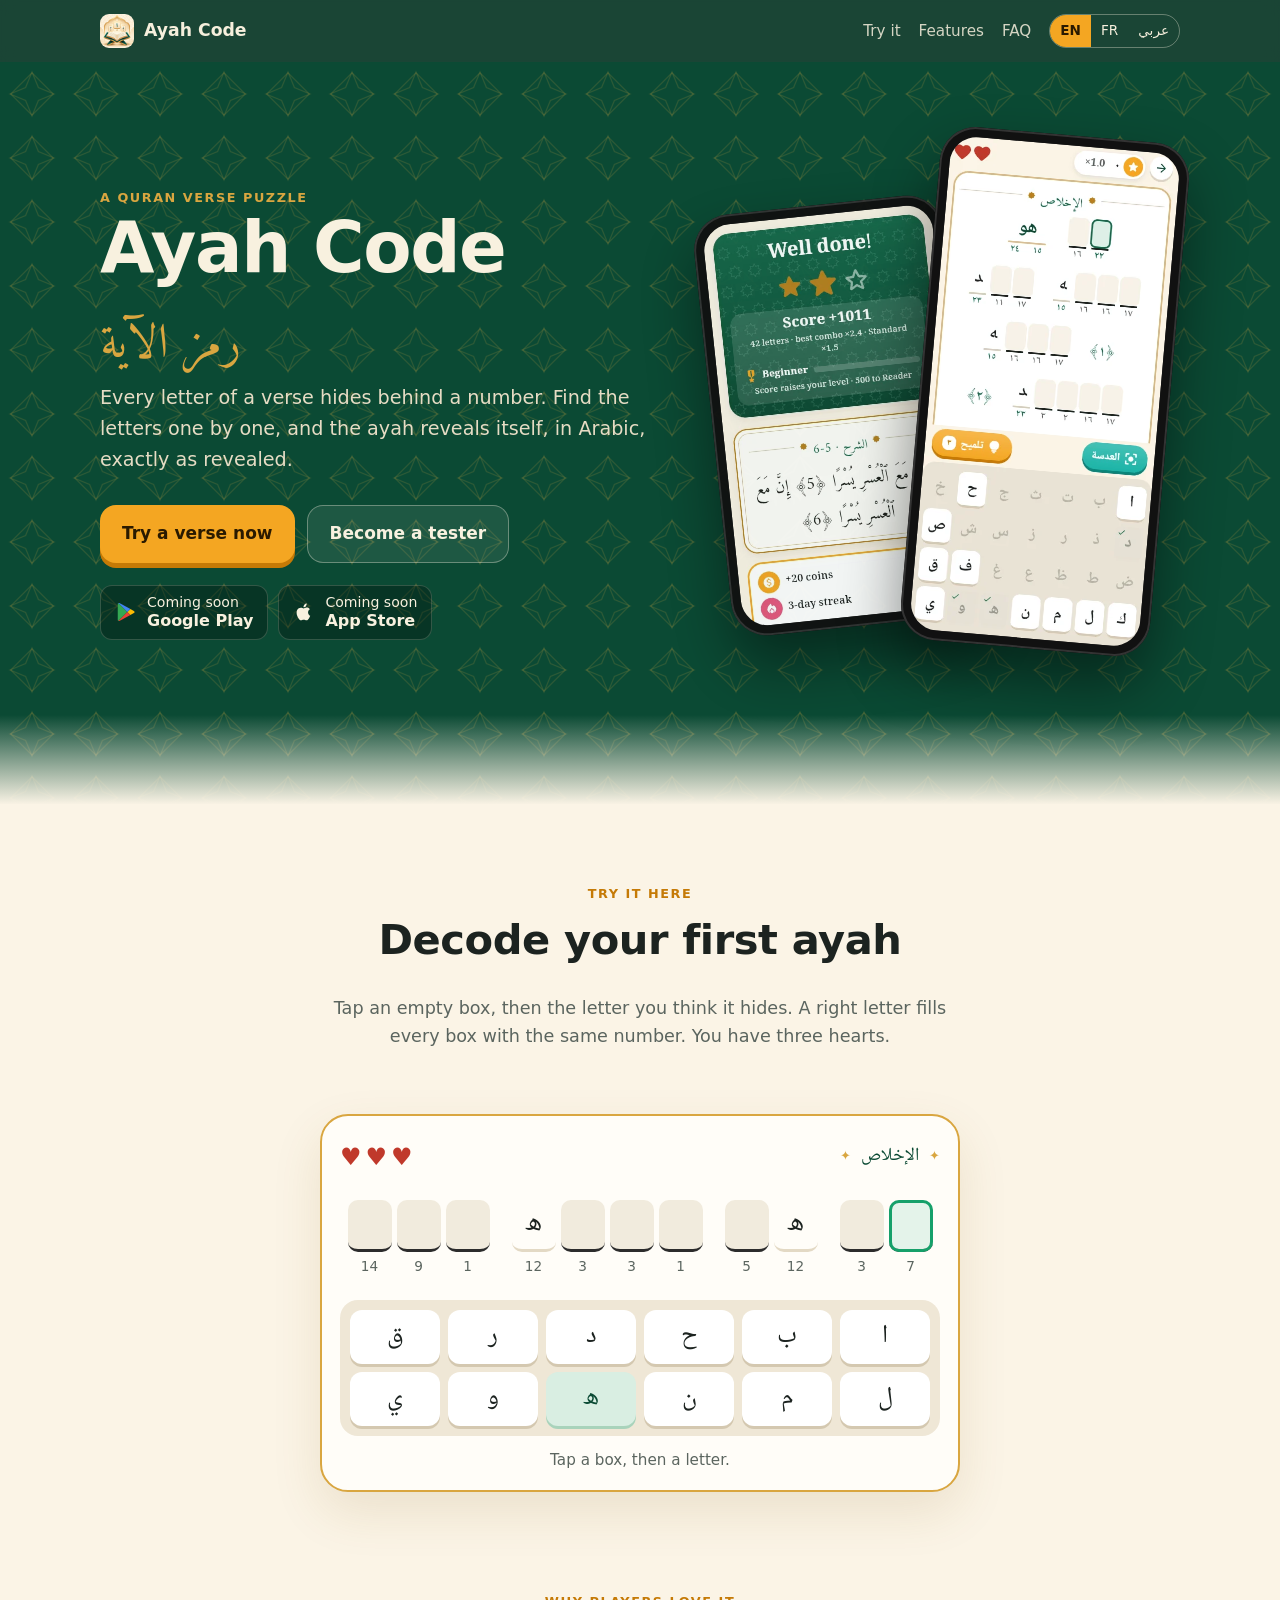
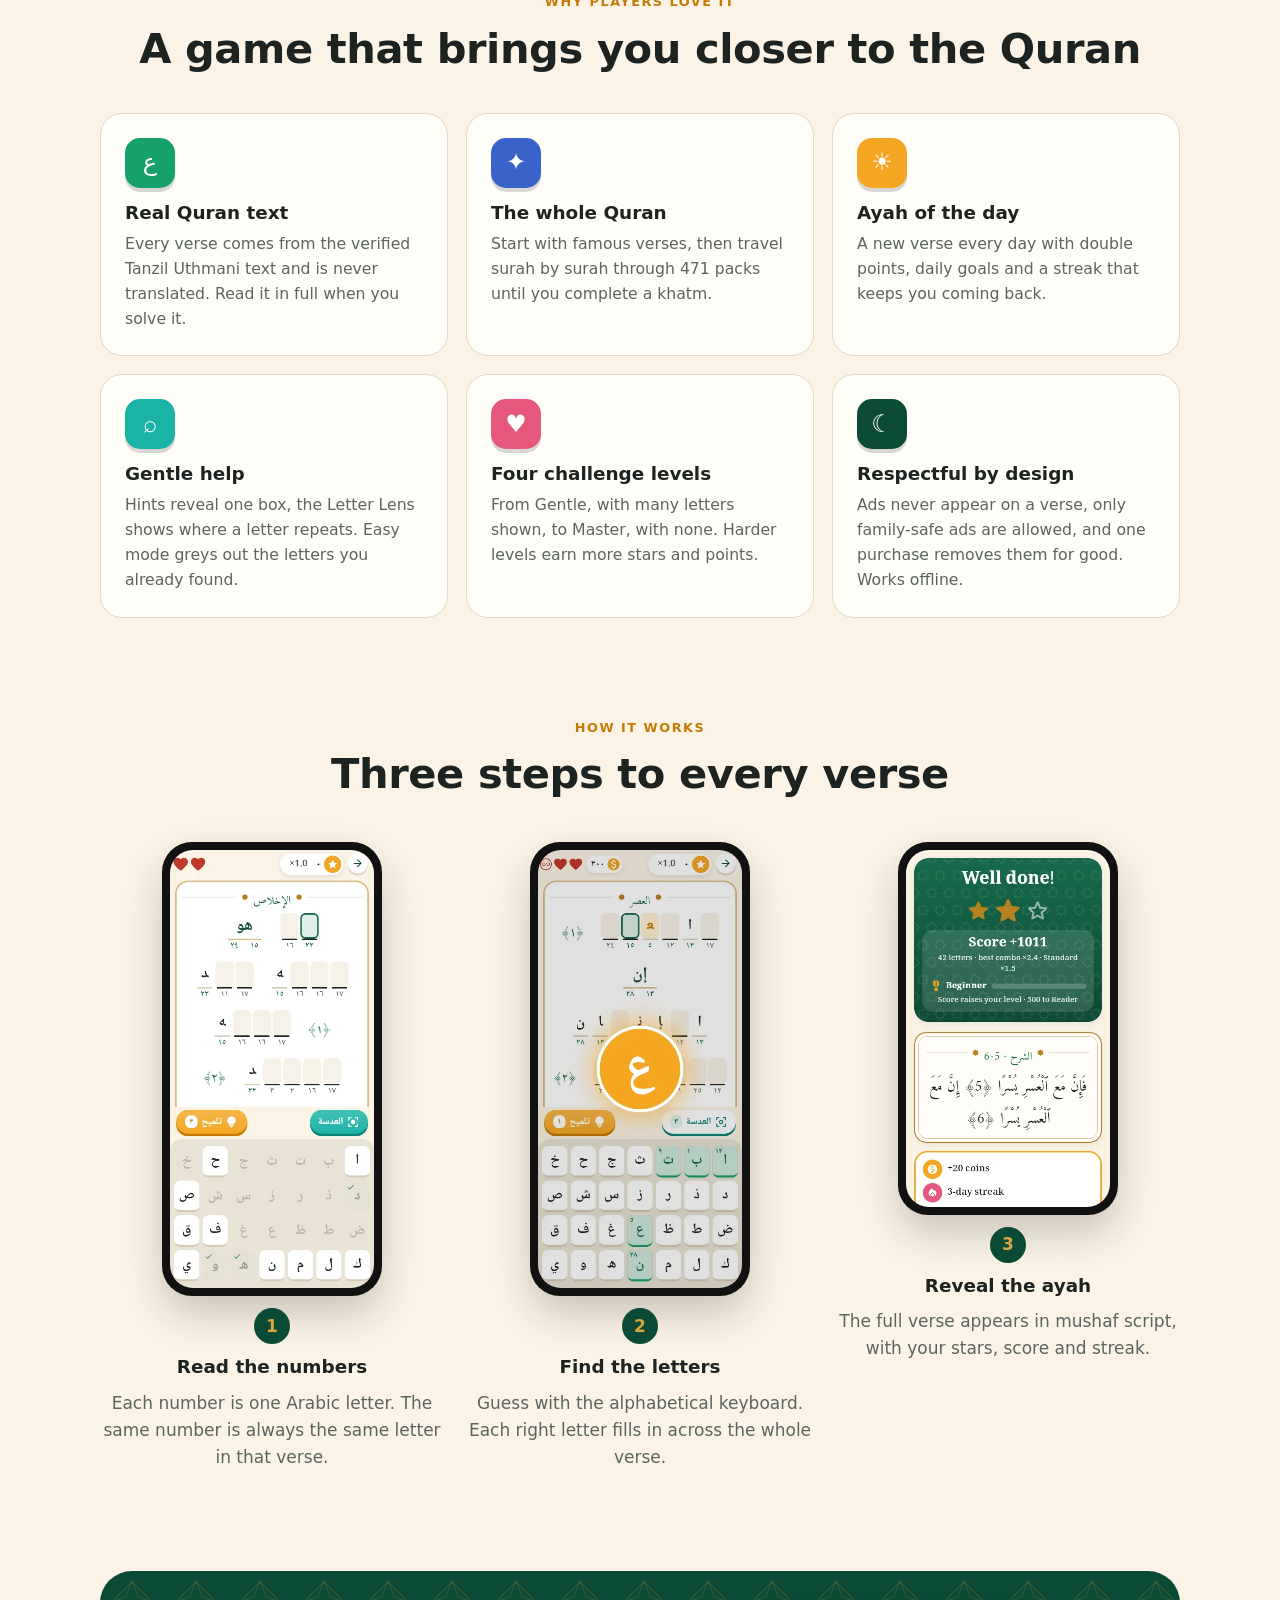
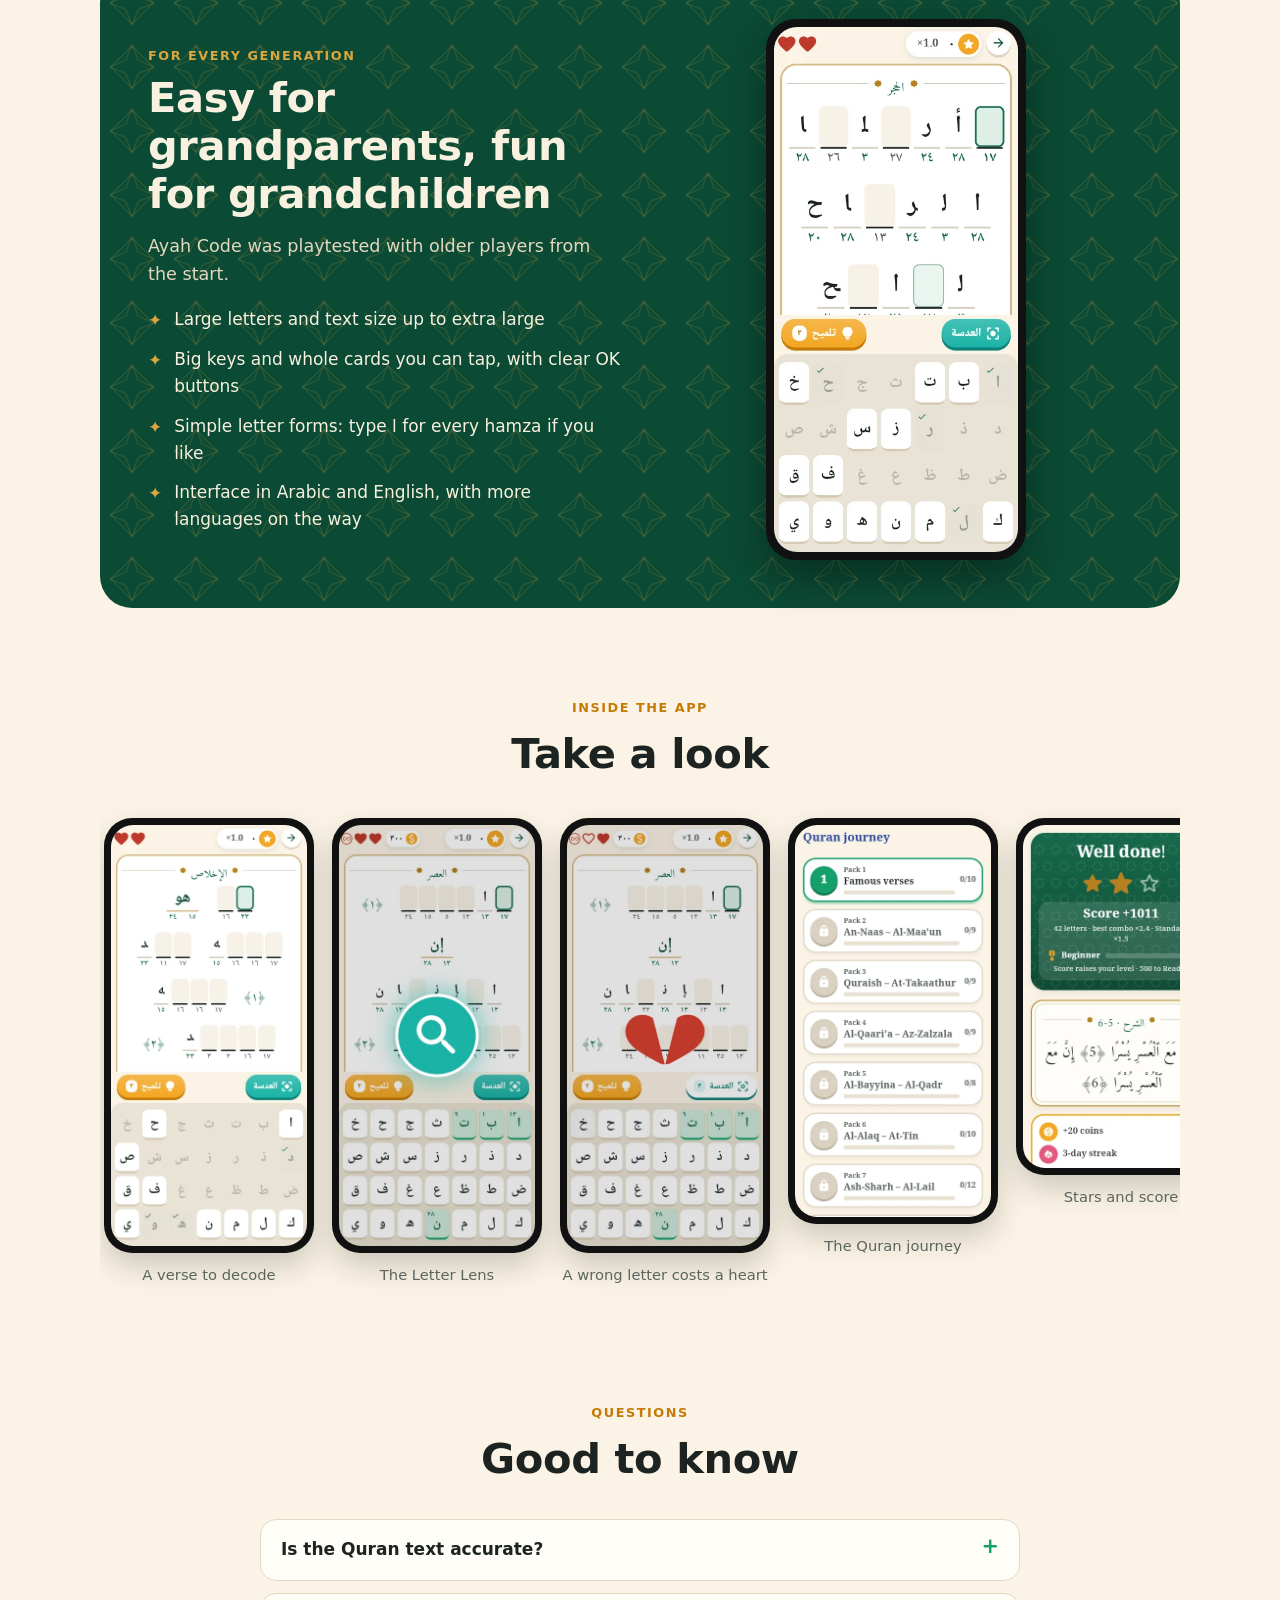
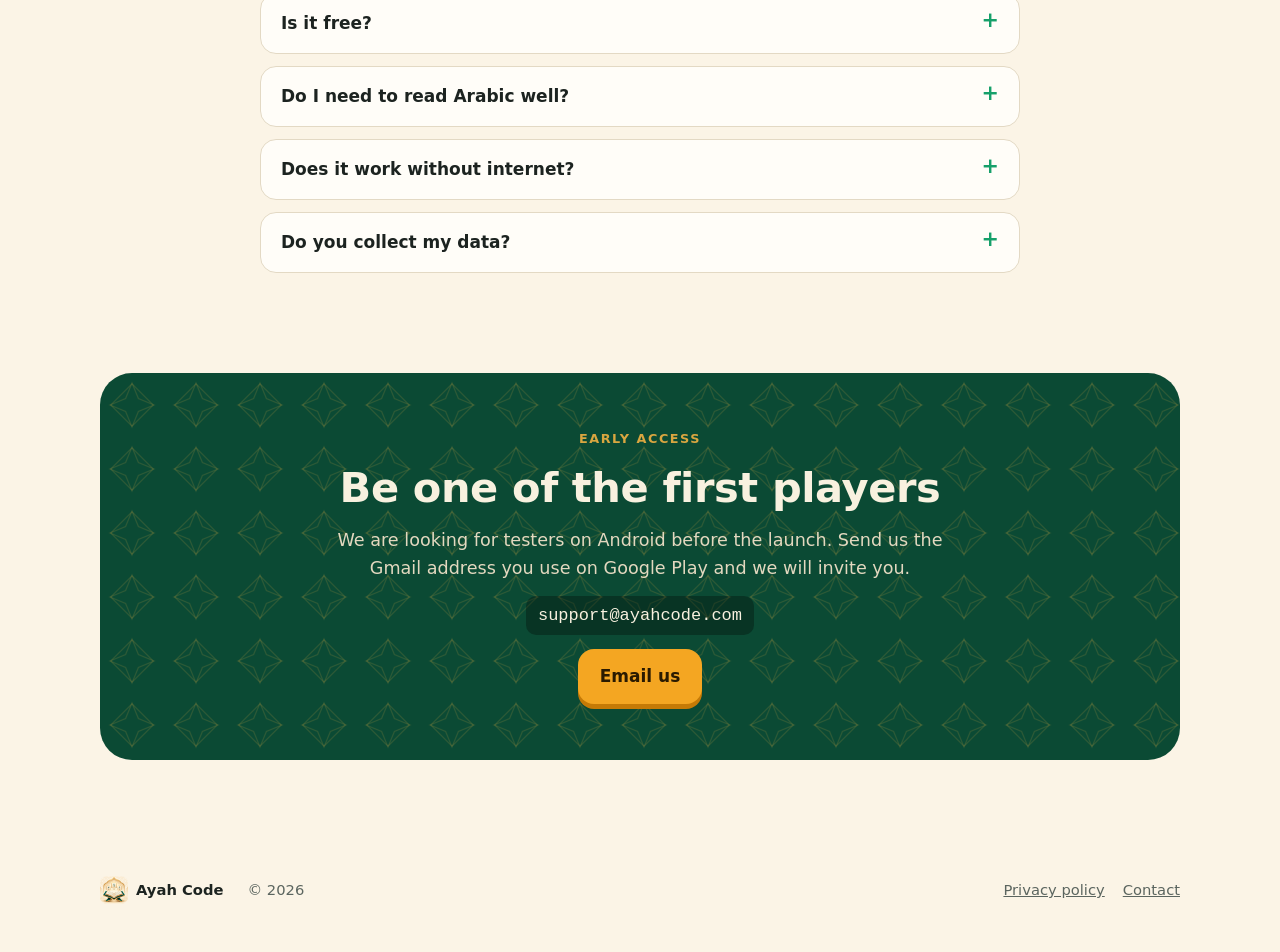
==== commit c5947f0f: "Update site and add Admob files" ====
--- a/index.html
+++ b/index.html
@@ -292,7 +292,7 @@
             <li data-t="all1">Large letters and text size up to extra large</li>
             <li data-t="all2">Big keys and whole cards you can tap, with clear OK buttons</li>
             <li data-t="all3">Simple letter forms: type ا for every hamza if you like</li>
-            <li data-t="all4">Interface in Arabic, English, French, Malay, Indonesian and Turkish</li>
+            <li data-t="all4">Interface in Arabic and English, with more languages on the way</li>
           </ul>
         </div>
         <div class="shot"><img src="img/shot-large.webp" alt="" loading="lazy"></div>
@@ -361,7 +361,7 @@
 demoEyebrow:"Essayez ici",demoTitle:"Déchiffrez votre première ayah",demoLead:"Touchez une case vide, puis la lettre qu'elle cache selon vous. Une bonne lettre remplit toutes les cases du même chiffre. Vous avez trois cœurs.",demoRef:"Sourate Al-Ikhlas, verset 1",demoAgain:"Rejouer",
 featEyebrow:"Pourquoi on l'aime",featTitle:"Un jeu qui rapproche du Coran",f1t:"Le vrai texte du Coran",f1p:"Chaque verset provient du texte uthmani vérifié de Tanzil et n'est jamais traduit. Lisez-le en entier une fois résolu.",f2t:"Tout le Coran",f2p:"Commencez par des versets célèbres, puis parcourez les sourates à travers 471 étapes jusqu'à la khatm.",f3t:"L'ayah du jour",f3p:"Un nouveau verset chaque jour avec points doublés, objectifs quotidiens et une série qui donne envie de revenir.",f4t:"Une aide douce",f4p:"Les indices révèlent une case, la Loupe montre où une lettre se répète. Le mode Facile grise les lettres déjà trouvées.",f5t:"Quatre niveaux de défi",f5p:"Du niveau Doux, avec beaucoup de lettres affichées, au niveau Maître, sans aucune. Plus c'est difficile, plus on gagne.",f6t:"Respectueux par nature",f6p:"Jamais de publicité sur un verset, uniquement des publicités tout public, et un seul achat les supprime pour toujours. Fonctionne hors ligne.",
 howEyebrow:"Comment ça marche",howTitle:"Trois étapes pour chaque verset",s1t:"Lisez les chiffres",s1p:"Chaque chiffre est une lettre arabe. Dans un même verset, un chiffre correspond toujours à la même lettre.",s2t:"Trouvez les lettres",s2p:"Devinez avec le clavier alphabétique. Chaque bonne lettre se place dans tout le verset.",s3t:"Révélez l'ayah",s3p:"Le verset complet apparaît en écriture du mushaf, avec vos étoiles, votre score et votre série.",
-allEyebrow:"Pour toutes les générations",allTitle:"Facile pour les grands-parents, amusant pour les petits-enfants",allLead:"Ayah Code a été testé avec des joueurs âgés dès le début.",all1:"Grandes lettres et taille de texte jusqu'à très grand",all2:"Grandes touches, cartes entièrement cliquables et boutons OK clairs",all3:"Formes simples : tapez ا pour toutes les hamzas si vous voulez",all4:"Interface en arabe, anglais, français, malais, indonésien et turc",
+allEyebrow:"Pour toutes les générations",allTitle:"Facile pour les grands-parents, amusant pour les petits-enfants",allLead:"Ayah Code a été testé avec des joueurs âgés dès le début.",all1:"Grandes lettres et taille de texte jusqu'à très grand",all2:"Grandes touches, cartes entièrement cliquables et boutons OK clairs",all3:"Formes simples : tapez ا pour toutes les hamzas si vous voulez",all4:"Interface en arabe et en anglais, d'autres langues arrivent",
 galEyebrow:"Dans l'application",galTitle:"Aperçu",g1:"Un verset à déchiffrer",g2:"La Loupe",g3:"Une mauvaise lettre coûte un cœur",g4:"Le voyage dans le Coran",g5:"Étoiles et score",
 faqEyebrow:"Questions",faqTitle:"Bon à savoir",q1:"Le texte du Coran est-il exact ?",a1:"Oui. Les versets proviennent de Tanzil, une source vérifiée et largement utilisée, et sont relus par des personnes qui connaissent bien le Coran. Le texte est toujours en arabe et jamais modifié ; seules les lettres sont cachées pour le jeu.",q2:"Est-ce gratuit ?",a2:"Oui. Le jeu est gratuit avec des publicités entre les énigmes, jamais sur un verset. Un achat unique « Supprimer les publicités » les retire pour toujours.",q3:"Faut-il bien lire l'arabe ?",a3:"Connaître les lettres arabes suffit. Commencez au niveau Doux, où beaucoup de lettres sont affichées, et utilisez les indices.",q4:"Fonctionne-t-il sans internet ?",a4:"Oui. Tous les versets sont dans l'application. Seules les publicités ont besoin d'une connexion.",q5:"Collectez-vous mes données ?",a5:"Il n'y a pas de compte. Votre progression reste sur votre téléphone. Les publicités sont fournies par Google AdMob, comme expliqué dans notre politique de confidentialité.",
 betaEyebrow:"Accès anticipé",betaTitle:"Soyez parmi les premiers joueurs",betaLead:"Nous cherchons des testeurs Android avant le lancement. Envoyez-nous l'adresse Gmail que vous utilisez sur Google Play et nous vous inviterons.",betaBtn:"Nous écrire",privacy:"Politique de confidentialité",contact:"Contact"},
@@ -369,7 +369,7 @@
 demoEyebrow:"جرّبها هنا",demoTitle:"فكّ رمز آيتك الأولى",demoLead:"اضغط على مربّع فارغ، ثم على الحرف الذي تظنّه. الحرف الصحيح يملأ كل المربّعات التي تحمل الرقم نفسه. لديك ثلاثة قلوب.",demoRef:"سورة الإخلاص، الآية ١",demoAgain:"العب مجددًا",
 featEyebrow:"لماذا يحبّها اللاعبون",featTitle:"لعبة تقرّبك من القرآن",f1t:"نصّ القرآن الصحيح",f1p:"كل آية مأخوذة من النص العثماني الموثّق من موقع تنزيل، ولا تُترجم أبدًا. اقرأها كاملة عند حلّها.",f2t:"القرآن كاملًا",f2p:"ابدأ بآيات مشهورة، ثم تنقّل سورة بعد سورة عبر ٤٧١ مجموعة حتى تختم القرآن.",f3t:"آية اليوم",f3p:"آية جديدة كل يوم بنقاط مضاعفة، ومهام يومية، وسلسلة أيام تشجّعك على العودة.",f4t:"مساعدة لطيفة",f4p:"التلميح يكشف مربّعًا، والعدسة تُظهر أين يتكرّر الحرف. والوضع السهل يُعتّم الحروف التي وجدتها.",f5t:"أربعة مستويات تحدٍّ",f5p:"من «ميسّر» حيث تظهر حروف كثيرة، إلى «متقن» بلا أي حرف. المستوى الأصعب يمنح نجومًا ونقاطًا أكثر.",f6t:"احترام في كل تفصيل",f6p:"لا إعلان فوق أي آية، والإعلانات مناسبة للعائلة فقط، وشراء واحد يزيلها نهائيًا. تعمل دون إنترنت.",
 howEyebrow:"كيف تلعب",howTitle:"ثلاث خطوات لكل آية",s1t:"اقرأ الأرقام",s1p:"كل رقم يرمز إلى حرف عربي، والرقم نفسه هو دائمًا الحرف نفسه في الآية.",s2t:"اكتشف الحروف",s2p:"خمّن بلوحة المفاتيح الأبجدية، وكل حرف صحيح يظهر في الآية كلها.",s3t:"تظهر الآية",s3p:"تظهر الآية كاملة بخط المصحف مع نجومك ونقاطك وسلسلة أيامك.",
-allEyebrow:"لكل الأجيال",allTitle:"سهلة للأجداد، ممتعة للأحفاد",allLead:"جُرّبت رمز الآية مع لاعبين كبار في السن منذ البداية.",all1:"حروف كبيرة وحجم خط يصل إلى كبير جدًا",all2:"مفاتيح كبيرة وبطاقات يمكن الضغط عليها كاملة وأزرار «موافق» واضحة",all3:"أشكال حروف مبسّطة: اكتب ا لكل همزة إن شئت",all4:"الواجهة بالعربية والإنجليزية والفرنسية والملايوية والإندونيسية والتركية",
+allEyebrow:"لكل الأجيال",allTitle:"سهلة للأجداد، ممتعة للأحفاد",allLead:"جُرّبت رمز الآية مع لاعبين كبار في السن منذ البداية.",all1:"حروف كبيرة وحجم خط يصل إلى كبير جدًا",all2:"مفاتيح كبيرة وبطاقات يمكن الضغط عليها كاملة وأزرار «موافق» واضحة",all3:"أشكال حروف مبسّطة: اكتب ا لكل همزة إن شئت",all4:"الواجهة بالعربية والإنجليزية، ولغات أخرى قريبًا",
 galEyebrow:"داخل التطبيق",galTitle:"ألقِ نظرة",g1:"آية لفكّ رمزها",g2:"العدسة",g3:"الحرف الخاطئ يكلّفك قلبًا",g4:"رحلة القرآن",g5:"النجوم والنقاط",
 faqEyebrow:"أسئلة",faqTitle:"معلومات مفيدة",q1:"هل نص القرآن صحيح؟",a1:"نعم. الآيات مأخوذة من «تنزيل»، وهو مصدر موثّق واسع الاستخدام، ويراجعها أشخاص يعرفون القرآن جيدًا. النص عربي دائمًا ولا يُغيَّر؛ فقط تُخفى الحروف من أجل اللعبة.",q2:"هل اللعبة مجانية؟",a2:"نعم. اللعبة مجانية مع إعلانات بين الألغاز، ولا تظهر الإعلانات فوق أي آية. وشراء واحد «إزالة الإعلانات» يوقفها نهائيًا.",q3:"هل أحتاج إلى إتقان القراءة بالعربية؟",a3:"تكفي معرفة الحروف العربية. ابدأ بمستوى «ميسّر» حيث تظهر حروف كثيرة، واستعن بالتلميحات.",q4:"هل تعمل دون إنترنت؟",a4:"نعم. كل الآيات موجودة داخل التطبيق، والإعلانات فقط تحتاج إلى اتصال.",q5:"هل تجمعون بياناتي؟",a5:"لا يوجد حساب، وتقدّمك يبقى على هاتفك. الإعلانات تقدّمها Google AdMob كما هو موضّح في سياسة الخصوصية.",
 betaEyebrow:"وصول مبكر",betaTitle:"كن من أوائل اللاعبين",betaLead:"نبحث عن مختبرين على أندرويد قبل الإطلاق. أرسل لنا عنوان Gmail الذي تستخدمه على Google Play وسنرسل لك دعوة.",betaBtn:"راسلنا",privacy:"سياسة الخصوصية",contact:"تواصل معنا"}
